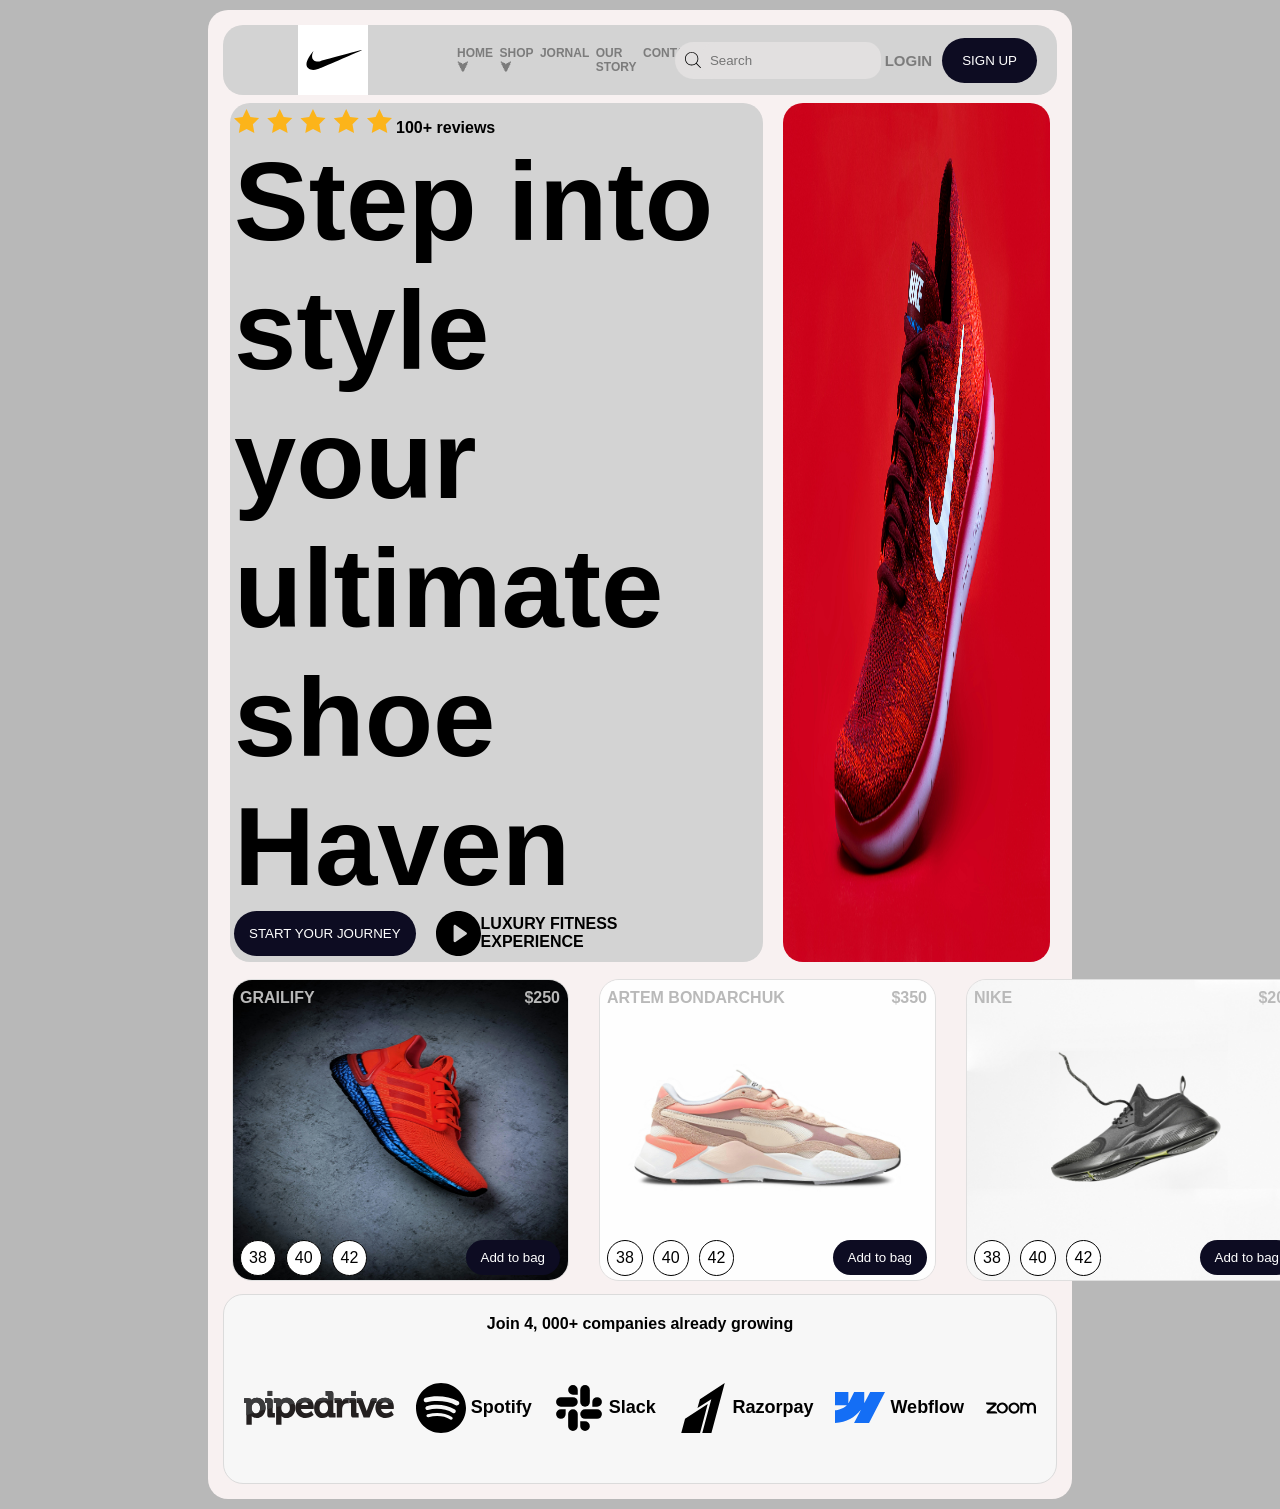
==== dribbble.html @ e98a2307 "modif5" ====
<!DOCTYPE html>
<html lang="en">
  <head>
    <meta charset="UTF-8" />
    <meta name="viewport" content="width=device-width, initial-scale=1.0" />
    <link rel="stylesheet" href="styles/general.css" />
    <link rel="stylesheet" href="styles/navigation.css" />
    <link rel="stylesheet" href="styles/content.css" />
    <link rel="stylesheet" href="styles/arrival.css" />
    <title>Dribbble</title>
  </head>
  <body>
    <div class="container">
      <!--nav section-->
      <nav>
        <div class="left-section">
          <img
            class="nike"
            src="Models/header/nike-4-logo-svgrepo-com.svg"
            alt=""
          />
        </div>
        <div class="middle-section">
          <div class="middle-section-container">
            <div class="design">
              <div>HOME &#11167;</div>
              <div class="find-designer">
                <div class="tip">
                  <div>Designer search</div>
                  <div class="sub">Quickly find your next designer</div>
                </div>
                <div class="tip">
                  <div>Post a job</div>
                  <div class="sub">The #1 job board for design talent</div>
                </div>
              </div>
            </div>

            <div class="course">
              <div>SHOP &#11167;</div>
              <div class="institution">
                <div class="tuition">
                  <div class="tip">
                    <div>UX Diploma</div>
                    <div class="sub">
                      Learn UX design from scratch in 6 months
                    </div>
                  </div>
                  <div class="tip">
                    <div>JOURNAL</div>
                    <div class="sub">
                      12-week UI skill building for designers
                    </div>
                  </div>
                </div>
                <div class="live">
                  <div>Live interactive workshops</div>
                  <div class="sub">with design professionals</div>
                </div>
              </div>
            </div>

            <div>JORNAL</div>
            <div>OUR STORY</div>
            <div>CONTACT</div>
          </div>
        </div>
        <div class="right-section">
          <div class="right-section-1"></div>
          <div class="right-section-2">
            <div class="search">
              <img src="Models/header/search-svgrepo-com.svg" alt="" />
              <input class="search-bar" type="text" placeholder="Search" />
            </div>
            <div><span>LOGIN</span></div>
            <button>SIGN UP</button>
          </div>
        </div>
      </nav>
      <!--end nav section-->
      <!--content section-->
      <div class="content-section">
        <div class="content-container">
          <div class="reviews">
            <div class="review-content">
              <img
                class="star"
                src="Models/post/Five-Star-Rating-SVG.svg"
                alt=""
              />
              100+ reviews
            </div>
            <div class="ads">Step into style your ultimate shoe Haven</div>
            <div class="samples">
              <button>START YOUR JOURNEY</button>
              <div class="play">
                <img src="Models/post/play-button-svgrepo-com.svg" alt="" />
                <div>LUXURY FITNESS EXPERIENCE</div>
              </div>
            </div>
          </div>
          <div class="img-review">
            <img src="Models/post/domino-164_6wVEHfI-unsplash.jpg" alt="" />
          </div>
        </div>
      </div>

      <!--add to bag section-->
      <div class="premium-container">
        <!--premium 1-->
        <div class="premium">
          <div class="item">
            <img src="Models/post/grailify-H60PIPeH8IQ-unsplash.jpg" alt="" />
            <div class="descript">
              <div>GRAILIFY</div>
              <div>&#36;250</div>
            </div>
            <div class="page">
              <div class="size-container">
                <div class="size">38</div>
                <div class="size">40</div>
                <div class="size">42</div>
              </div>
              <div class="chart">
                <button>Add to bag</button>
              </div>
            </div>
          </div>
        </div>
        <!--premium 2-->
        <div class="premium">
          <div class="item">
            <img
              src="Models/post/artem-bondarchuk-XPBYi4K8vFI-unsplash.jpg"
              alt=""
            />
            <div class="descript">
              <div>ARTEM BONDARCHUK</div>
              <div>&#36;350</div>
            </div>
            <div class="page">
              <div class="size-container">
                <div class="size">38</div>
                <div class="size">40</div>
                <div class="size">42</div>
              </div>
              <div class="chart">
                <button>Add to bag</button>
              </div>
            </div>
          </div>
        </div>
        <!--premium 3-->
        <div class="premium">
          <div class="item">
            <img
              src="Models/post/imani-bahati-LxVxPA1LOVM-unsplash (1).jpg"
              alt=""
            />
            <div class="descript">
              <div>NIKE</div>
              <div>&#36;200</div>
            </div>
            <div class="page">
              <div class="size-container">
                <div class="size">38</div>
                <div class="size">40</div>
                <div class="size">42</div>
              </div>
              <div class="chart">
                <button>Add to bag</button>
              </div>
            </div>
          </div>
        </div>
        <!--premium 4-->
        <div class="premium">
          <div class="item-promotion">
            <img
              src="Models/happy-bunny-with-many-easter-eggs-grass-festive-background-decorative-design.jpg"
              alt=""
            />
            <div class="descript-promotion">
              <div>
                Each shoe in the collection showcases unique Easter&#183;
              </div>
            </div>
            <div class="page-promotion">&#25;2024</div>
          </div>
        </div>
      </div>
      <!--end add to bag section-->
      <!--end content-->
      <div class="sponsor">
        <div class="companies">Join 4, 000&plus; companies already growing</div>
        <div class="logo-sponsor">
          <div class="spons">
            <img
              class="pipedrive"
              src="Models/post/sponsor/pipedrive-svgrepo-com.svg"
              alt=""
            />
          </div>
          <div class="spons">
            <img
              class="spotify"
              src="Models/post/sponsor/spotify-162-svgrepo-com.svg"
              alt=""
            />
            <div>Spotify</div>
          </div>
          <div class="spons">
            <img
              class="slack"
              src="Models/post/sponsor/slack-svgrepo-com.svg"
              alt=""
            />
            <div>Slack</div>
          </div>
          <div class="spons">
            <img
              class="razorpay"
              src="Models/post/sponsor/razorpay_logo_icon_248692.svg"
              alt=""
            />
            <div>Razorpay</div>
          </div>
          <div class="spons">
            <img
              class="webflow"
              src="Models/post/sponsor/webflow-icon.svg"
              alt=""
            />
            <div>Webflow</div>
          </div>
          <div class="spons">
            <img
              class="zoom"
              src="Models/post/sponsor/zoom-svgrepo-com.svg"
              alt=""
            />
          </div>
        </div>
      </div>
    </div>
  </body>
</html>
---- styles/general.css ----
body {
  background-color: rgb(184, 184, 184);
  padding: 2px 200px;
}

.container {
  background-color: rgb(248, 241, 241);
  padding: 15px;
  border-radius: 20px;
  font-family: "Lucida Sans", "Lucida Sans Regular", "Lucida Grande",
    "Lucida Sans Unicode", Geneva, Verdana, sans-serif;
}
---- styles/navigation.css ----
nav {
  display: flex;
  flex-direction: row;
  justify-content: space-between;
  font-family: Arial, Helvetica, sans-serif;
  font-weight: 600;
  font-size: 12px;
  color: rgb(124, 124, 124);
  padding: 0 20px;
  border-radius: 20px;
  background-color: rgb(211, 211, 211);
}

.middle-section {
  display: flex;
  flex-direction: row;
  align-items: center;
  justify-content: flex-start;
  flex: 1;
  padding-left: 3px;
}

.middle-section-container {
  display: flex;
  flex-direction: row;
  column-gap: 3%;
  flex: 1;
}

.left-section {
  display: flex;
  flex-direction: row;
  justify-content: flex-start;
  align-items: center;
  width: 250px;
}

.nike {
  width: 180px;
  height: 70px;
}

.right-section {
  display: flex;
  flex-direction: row;
  justify-content: flex-end;
  align-items: center;
  flex: 1;
}

.right-section-1,
.right-section-2 {
  display: flex;
  flex-direction: row;
  align-items: center;
  flex: 1;
  font-weight: 800;
  font-size: 15px;
}

.design,
.course {
  position: relative;
}

.design:hover .find-designer,
.course:hover .institution {
  opacity: 1;
}

.find-designer {
  display: flex;
  flex-direction: column;
  background-color: rgb(241, 241, 241);
  position: absolute;
  bottom: -100px;
  left: -10px;
  padding: 7%;
  border-radius: 20px;
  width: 200px;
  opacity: 0;
  transition: opacity 1s;
  pointer-events: none;
  border: 1px rgb(209, 209, 209) solid;
  color: black;
}

.institution {
  display: flex;
  flex-direction: column;
  background-color: rgb(241, 241, 241);
  position: absolute;
  bottom: -135px;
  left: -12px;
  padding: 7%;
  border-radius: 20px;
  width: 240px;
  opacity: 0;
  transition: opacity 1s;
  pointer-events: none;
  border: 1px rgb(209, 209, 209) solid;
  color: black;
}

.tuition {
  padding-bottom: 3px;
  margin-bottom: 5px;
  border-bottom: 1px rgb(184, 181, 181) solid;
}

.tip,
.live {
  font-weight: bolder;
}

.sub {
  font-size: 12px;
  font-weight: normal;
}

.search {
  display: flex;
  align-items: center;
  flex: 1;
  background-color: rgb(226, 224, 224);
  border-radius: 20px;
}

.search img {
  height: 22px;
  width: 9%;
}

.search-bar:focus {
  outline-width: 0;
}

.search-bar {
  height: 35px;
  border-radius: 15px;
  border: none;
  padding-left: 9px;
  border: none;
  background-color: rgb(226, 224, 224);
}

.right-section-2 div {
  padding: 0 10px;
}

.right-section button {
  border: none;
  padding: 15px 20px;
  background-color: rgb(13, 12, 34);
  color: white;
  border-radius: 28px;
  white-space: nowrap;
}

.right-section button:hover {
  opacity: 0.7;
}
---- styles/content.css ----
.content-container {
  display: grid;
  grid-template-columns: 2fr 1fr;
  padding: 8px 7px;
  column-gap: 20px;
  font-family: "Lucida Sans", "Lucida Sans Regular", "Lucida Grande",
    "Lucida Sans Unicode", Geneva, Verdana, sans-serif;
}

.reviews {
  border-radius: 20px;
  background-color: rgb(211, 211, 211);
  padding: 6px 4px;
}

.img-review img {
  width: 100%;
  height: 100%;
  border-radius: 20px;
}

.star {
  width: 30%;
}

.review-content {
  font-weight: 600;
}

.ads {
  font-size: 700%;
  font-family: "Lucida Sans", "Lucida Sans Regular", "Lucida Grande",
    "Lucida Sans Unicode", Geneva, Verdana, sans-serif;
  font-weight: bolder;
}

.samples {
  display: flex;
  flex-direction: row;
  column-gap: 20px;
}

.samples button {
  border: none;
  padding: 10px 15px;
  background-color: rgb(13, 12, 34);
  color: white;
  border-radius: 28px;
  white-space: nowrap;
}

.samples button:hover {
  opacity: 0.7;
}

.samples img {
  width: 45px;
}

.play {
  display: flex;
  flex-direction: row;
  align-items: center;
  width: 250px;
  font-weight: 600;
}
---- styles/arrival.css ----
.premium-container {
  display: grid;
  grid-template-columns: 1fr 1fr 1fr 1fr;
  row-gap: 20px;
  column-gap: 30px;
  padding: 9px;
}

.premium {
  display: flex;
  flex-direction: column;
  width: 50%;
}

.item,
.item-promotion {
  position: relative;
}

.descript {
  position: absolute;
  left: 8px;
  top: 10px;
  display: flex;
  flex-direction: row;
  justify-content: space-between;
  color: rgb(185, 185, 185);
  width: 320px;
  font-weight: 600;
}

.page {
  position: absolute;
  bottom: 9px;
  left: 8px;
  width: 320px;
  display: flex;
  flex-direction: row;
  justify-content: space-between;
}

.size:hover {
  background-color: black;
  color: white;
}

.size-container {
  display: flex;
  flex-direction: row;
  column-gap: 10px;
  align-items: center;
}

.size {
  border: 1px black solid;
  border-radius: 20px;
  background-color: rgb(255, 255, 255);
  padding: 8px;
}

.item img,
.item-promotion img {
  width: 335px;
  height: 300px;
  border-radius: 20px;
  border: 1px rgb(223, 223, 223) solid;
}

.chart button {
  border: none;
  padding: 10px 15px;
  background-color: rgb(13, 12, 34);
  color: white;
  border-radius: 28px;
  white-space: nowrap;
}

.chart button:hover {
  background-color: rgb(59, 59, 59);
  color: white;
}

.descript-promotion {
  position: absolute;
  left: 8px;
  top: 70px;
  color: rgb(243, 238, 238);
  width: 320px;
  font-weight: 600;
  font-size: 30px;
  text-shadow: 4px 6px 5px black;
}

.page-promotion {
  position: absolute;
  bottom: 20px;
  left: 8px;
  width: 320px;
  color: white;
  font-weight: 600;
  font-size: 45px;
  text-shadow: 4px 6px 5px black;
  text-align: center;
}

.sponsor {
  display: flex;
  flex-direction: column;
  padding: 20px;
  padding-bottom: 0;
  background-color: rgb(247, 247, 247);
  border-radius: 20px;
  border: 1px rgb(219, 219, 219) solid;
}

.companies {
  text-align: center;
  font-weight: 700;
}

.logo-sponsor,
.spons {
  display: flex;
  flex-direction: row;
  align-items: center;
  justify-content: space-between;
  column-gap: 5px;
  font-size: 18px;
  font-weight: 600;
}

.spotify,
.slack,
.razorpay,
.webflow,
.zoom {
  width: 50px;
}

.pipedrive {
  width: 150px;
}
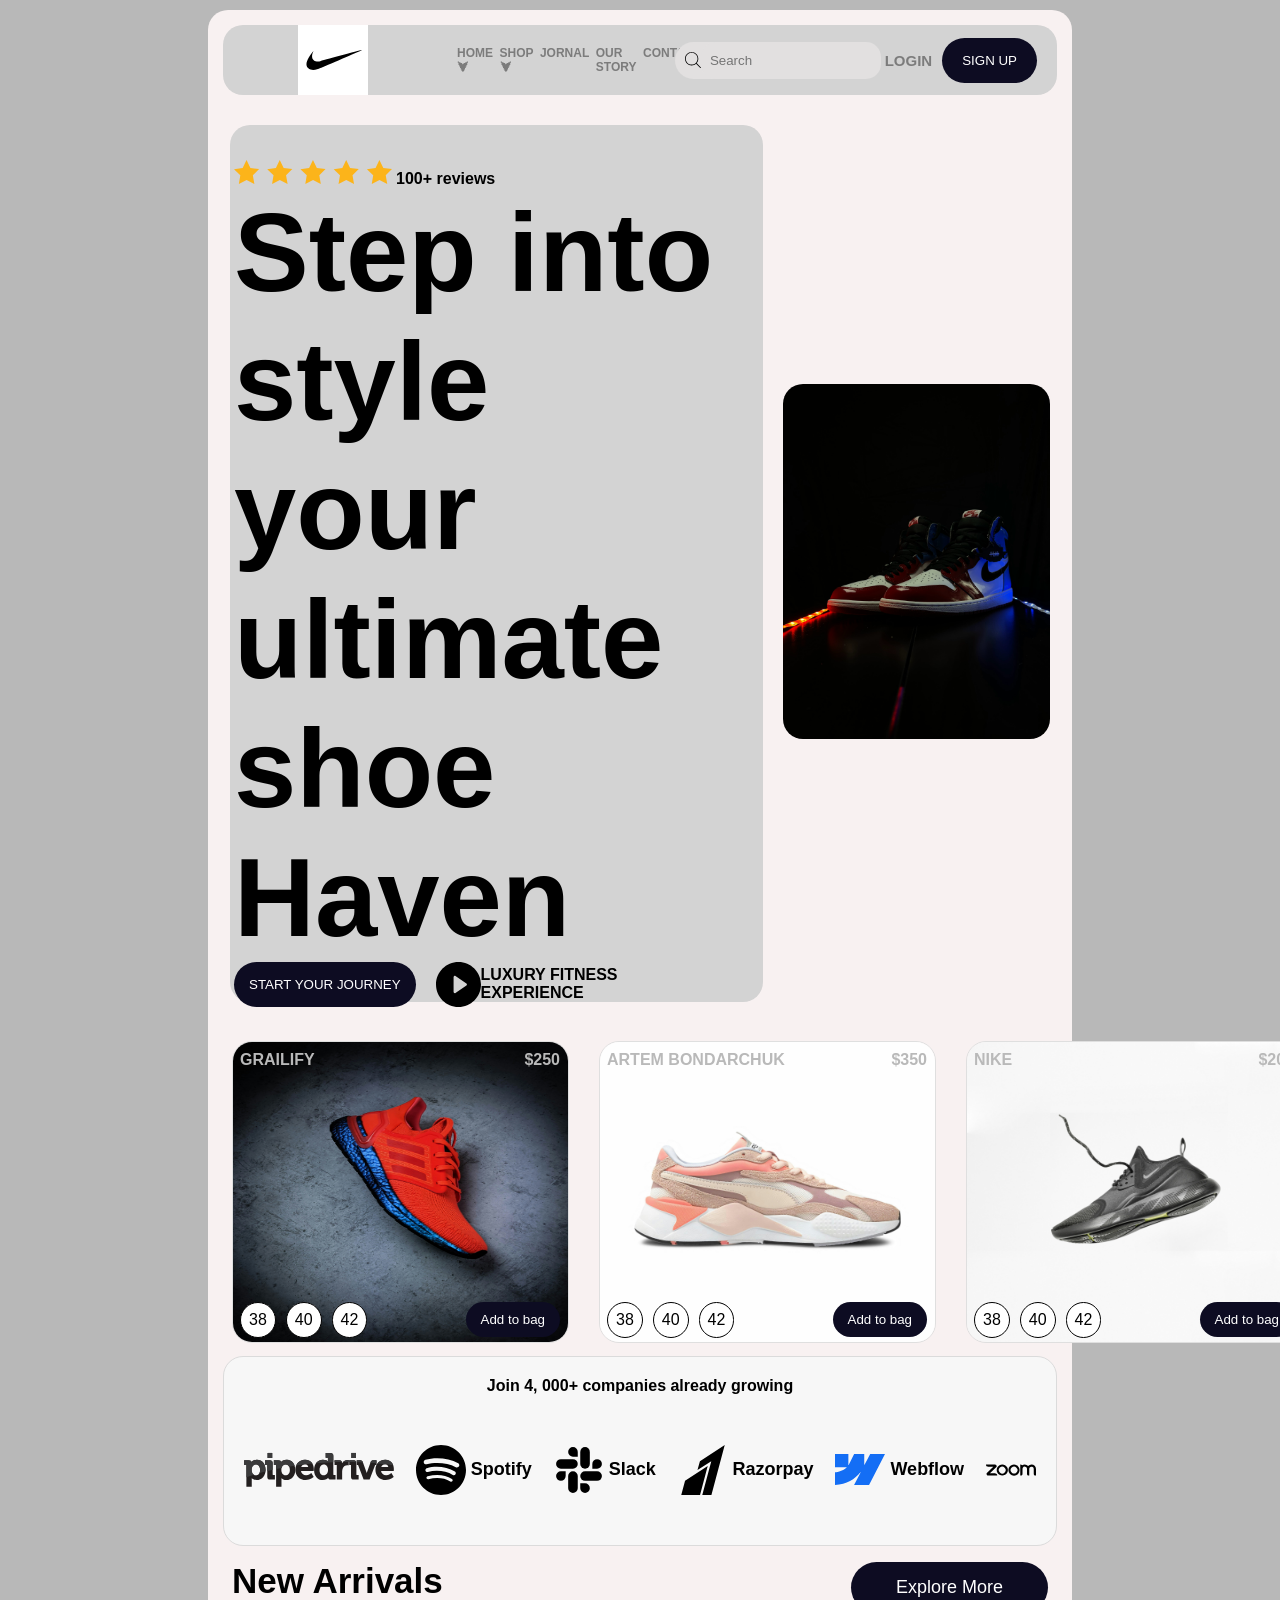
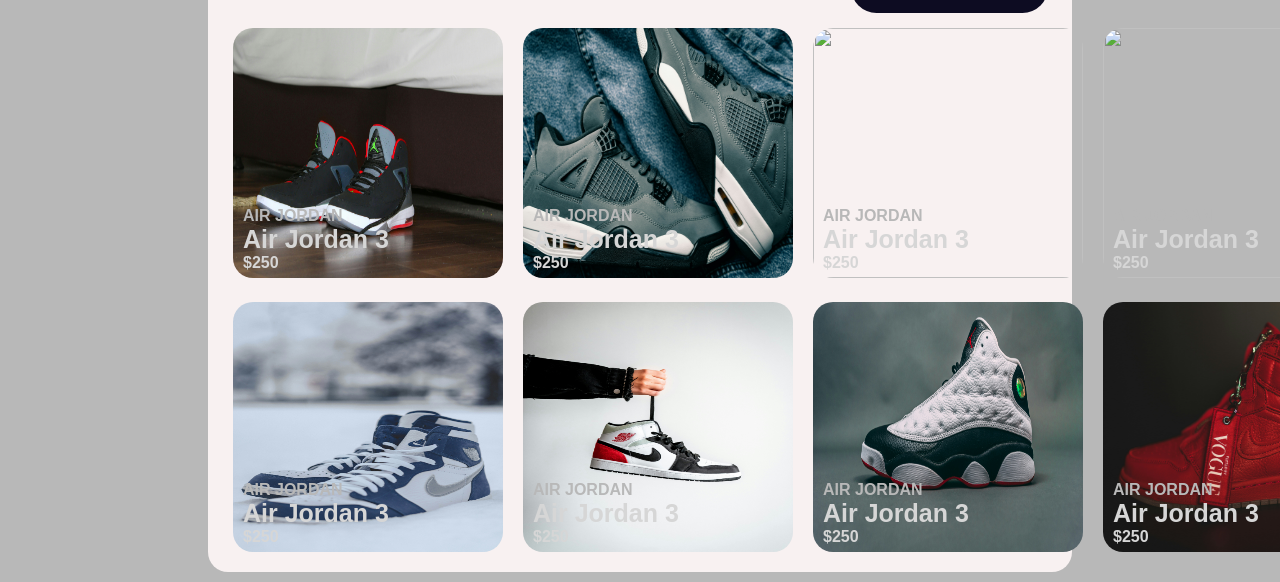
==== commit 30fe1fb9: "modif5" ====
--- a/dribbble.html
+++ b/dribbble.html
@@ -100,7 +100,10 @@
             </div>
           </div>
           <div class="img-review">
-            <img src="Models/post/domino-164_6wVEHfI-unsplash.jpg" alt="" />
+            <img
+              src="Models/arrivals/adetayo-adepoju-ZEJXkYyh--8-unsplash.jpg"
+              alt=""
+            />
           </div>
         </div>
       </div>
@@ -242,6 +245,143 @@
           </div>
         </div>
       </div>
+      <div class="new-arrival-title">
+        <div>New Arrivals</div>
+        <div class="explore"><button>Explore More</button></div>
+      </div>
+      <div class="arrival-grid">
+        <!--arrival 1-->
+        <div class="arrival-container">
+          <img
+            src="Models/arrivals/ajit-sandhu-ktfB9MI9JKo-unsplash.jpg"
+            alt=""
+          />
+          <div class="arrival-description">
+            <div class="shoe-edition">AIR JORDAN</div>
+            <div class="shoe-style">Air Jordan 3</div>
+            <div class="shoe-price">&#36;250</div>
+          </div>
+        </div>
+        <!--end arrival 1-->
+        <!--arrival 2-->
+        <div class="arrival-container">
+          <img
+            src="Models/arrivals/albert-vincent-wu-F24cC3HK6Rc-unsplash.jpg"
+            alt=""
+          />
+          <div class="arrival-description">
+            <div class="shoe-edition">AIR JORDAN</div>
+            <div class="shoe-style">Air Jordan 3</div>
+            <div class="shoe-price">&#36;250</div>
+          </div>
+        </div>
+        <!--end arrival 2-->
+        <!--arrival 3-->
+        <div class="arrival-container">
+          <img
+            src="Models/arrivals/andres-jasso-PqbL_mxmaUE-unsplash.jpg"
+            alt=""
+          />
+          <div class="arrival-description">
+            <div class="shoe-edition">AIR JORDAN</div>
+            <div class="shoe-style">Air Jordan 3</div>
+            <div class="shoe-price">&#36;250</div>
+          </div>
+        </div>
+        <!--end arrival 3-->
+        <!--arrival 4-->
+        <div class="arrival-container">
+          <img
+            src="Models/arrivals/andres-jasso-u4unYsXQHnE-unsplash.jpg"
+            alt=""
+          />
+          <div class="arrival-description">
+            <div class="shoe-edition">AIR JORDAN</div>
+            <div class="shoe-style">Air Jordan 3</div>
+            <div class="shoe-price">&#36;250</div>
+          </div>
+        </div>
+        <!--end arrival 4-->
+        <!--arrival 5-->
+        <div class="arrival-container">
+          <img
+            src="Models/arrivals/arun-krishnavajjala-Ao1AP2UvVnE-unsplash.jpg"
+            alt=""
+          />
+          <div class="arrival-description">
+            <div class="shoe-edition">AIR JORDAN</div>
+            <div class="shoe-style">Air Jordan 3</div>
+            <div class="shoe-price">&#36;250</div>
+          </div>
+        </div>
+        <!--end arrival 5-->
+        <!--arrival 6-->
+        <div class="arrival-container">
+          <img
+            src="Models/arrivals/austin-ramsey-3vaM5m-3yAI-unsplash.jpg"
+            alt=""
+          />
+          <div class="arrival-description">
+            <div class="shoe-edition">AIR JORDAN</div>
+            <div class="shoe-style">Air Jordan 3</div>
+            <div class="shoe-price">&#36;250</div>
+          </div>
+        </div>
+        <!--end arrival 6-->
+        <!--arrival 7-->
+        <div class="arrival-container">
+          <img
+            src="Models/arrivals/brad-starkey-Bowrbqz1kgw-unsplash.jpg"
+            alt=""
+          />
+          <div class="arrival-description">
+            <div class="shoe-edition">AIR JORDAN</div>
+            <div class="shoe-style">Air Jordan 3</div>
+            <div class="shoe-price">&#36;250</div>
+          </div>
+        </div>
+        <!--end arrival 7-->
+        <!--arrival 8-->
+        <div class="arrival-container">
+          <img
+            src="Models/arrivals/hermes-rivera-wz_eb7K2Ip8-unsplash.jpg"
+            alt=""
+          />
+          <div class="arrival-description">
+            <div class="shoe-edition">AIR JORDAN</div>
+            <div class="shoe-style">Air Jordan 3</div>
+            <div class="shoe-price">&#36;250</div>
+          </div>
+        </div>
+        <!--end arrival 8-->
+        <!--arrival 9-->
+        <div class="arrival-container">
+          <img
+            src="Models/arrivals/jamaal-kareem-9nS_b7C3V0c-unsplash.jpg"
+            alt=""
+          />
+          <div class="arrival-description">
+            <div class="shoe-edition">AIR JORDAN</div>
+            <div class="shoe-style">Air Jordan 3</div>
+            <div class="shoe-price">&#36;250</div>
+          </div>
+        </div>
+        <!--end arrival 9-->
+        <!--arrival 10-->
+        <div class="arrival-container">
+          <img
+            src="Models/arrivals/jamaal-kareem-_UsZrKhbP-8-unsplash.jpg"
+            alt=""
+          />
+          <div class="arrival-description">
+            <div class="shoe-edition">AIR JORDAN</div>
+            <div class="shoe-style">Air Jordan 3</div>
+            <div class="shoe-price">&#36;250</div>
+          </div>
+        </div>
+        <!--end arrival 10-->
+      </div>
+      <div class="payment"></div>
     </div>
   </body>
 </html>
--- a/styles/content.css
+++ b/styles/content.css
@@ -1,8 +1,9 @@
 .content-container {
   display: grid;
   grid-template-columns: 2fr 1fr;
-  padding: 8px 7px;
+  padding: 10px 7px;
   column-gap: 20px;
+  align-items: center;
   font-family: "Lucida Sans", "Lucida Sans Regular", "Lucida Grande",
     "Lucida Sans Unicode", Geneva, Verdana, sans-serif;
 }
@@ -10,12 +11,15 @@
 .reviews {
   border-radius: 20px;
   background-color: rgb(211, 211, 211);
-  padding: 6px 4px;
+  padding: 35px 4px;
+  display: flex;
+  justify-content: space-between;
+  height: 88%;
+  flex-direction: column;
 }
 
 .img-review img {
   width: 100%;
-  height: 100%;
   border-radius: 20px;
 }
 
--- a/styles/arrival.css
+++ b/styles/arrival.css
@@ -1,7 +1,6 @@
 .premium-container {
   display: grid;
   grid-template-columns: 1fr 1fr 1fr 1fr;
-  row-gap: 20px;
   column-gap: 30px;
   padding: 9px;
 }
@@ -140,3 +139,65 @@
 .pipedrive {
   width: 150px;
 }
+
+.new-arrival-title {
+  display: flex;
+  flex-direction: row;
+  justify-content: space-between;
+  font-size: 35px;
+  padding: 15px 9px 0 9px;
+  font-weight: bolder;
+}
+
+.explore button {
+  border: none;
+  padding: 15px 45px;
+  background-color: rgb(13, 12, 34);
+  color: white;
+  border-radius: 28px;
+  white-space: nowrap;
+  font-size: 18px;
+}
+
+.explore button:hover {
+  opacity: 0.8;
+}
+
+.arrival-grid {
+  display: grid;
+  grid-template-columns: 1fr 1fr 1fr 1fr 1fr;
+  padding: 15px 10px 1px 10px;
+  gap: 20px;
+  border-radius: 20px;
+}
+
+.arrival-container {
+  position: relative;
+}
+
+.arrival-description {
+  position: absolute;
+  bottom: 10px;
+  left: 10px;
+  color: rgb(214, 214, 214);
+}
+
+.shoe-edition {
+  color: rgb(184, 184, 184);
+  font-weight: bolder;
+}
+
+.shoe-style {
+  font-size: 25px;
+  font-weight: 600;
+}
+
+.shoe-price {
+  font-weight: 600;
+}
+
+.arrival-grid img {
+  width: 270px;
+  height: 250px;
+  border-radius: 20px;
+}
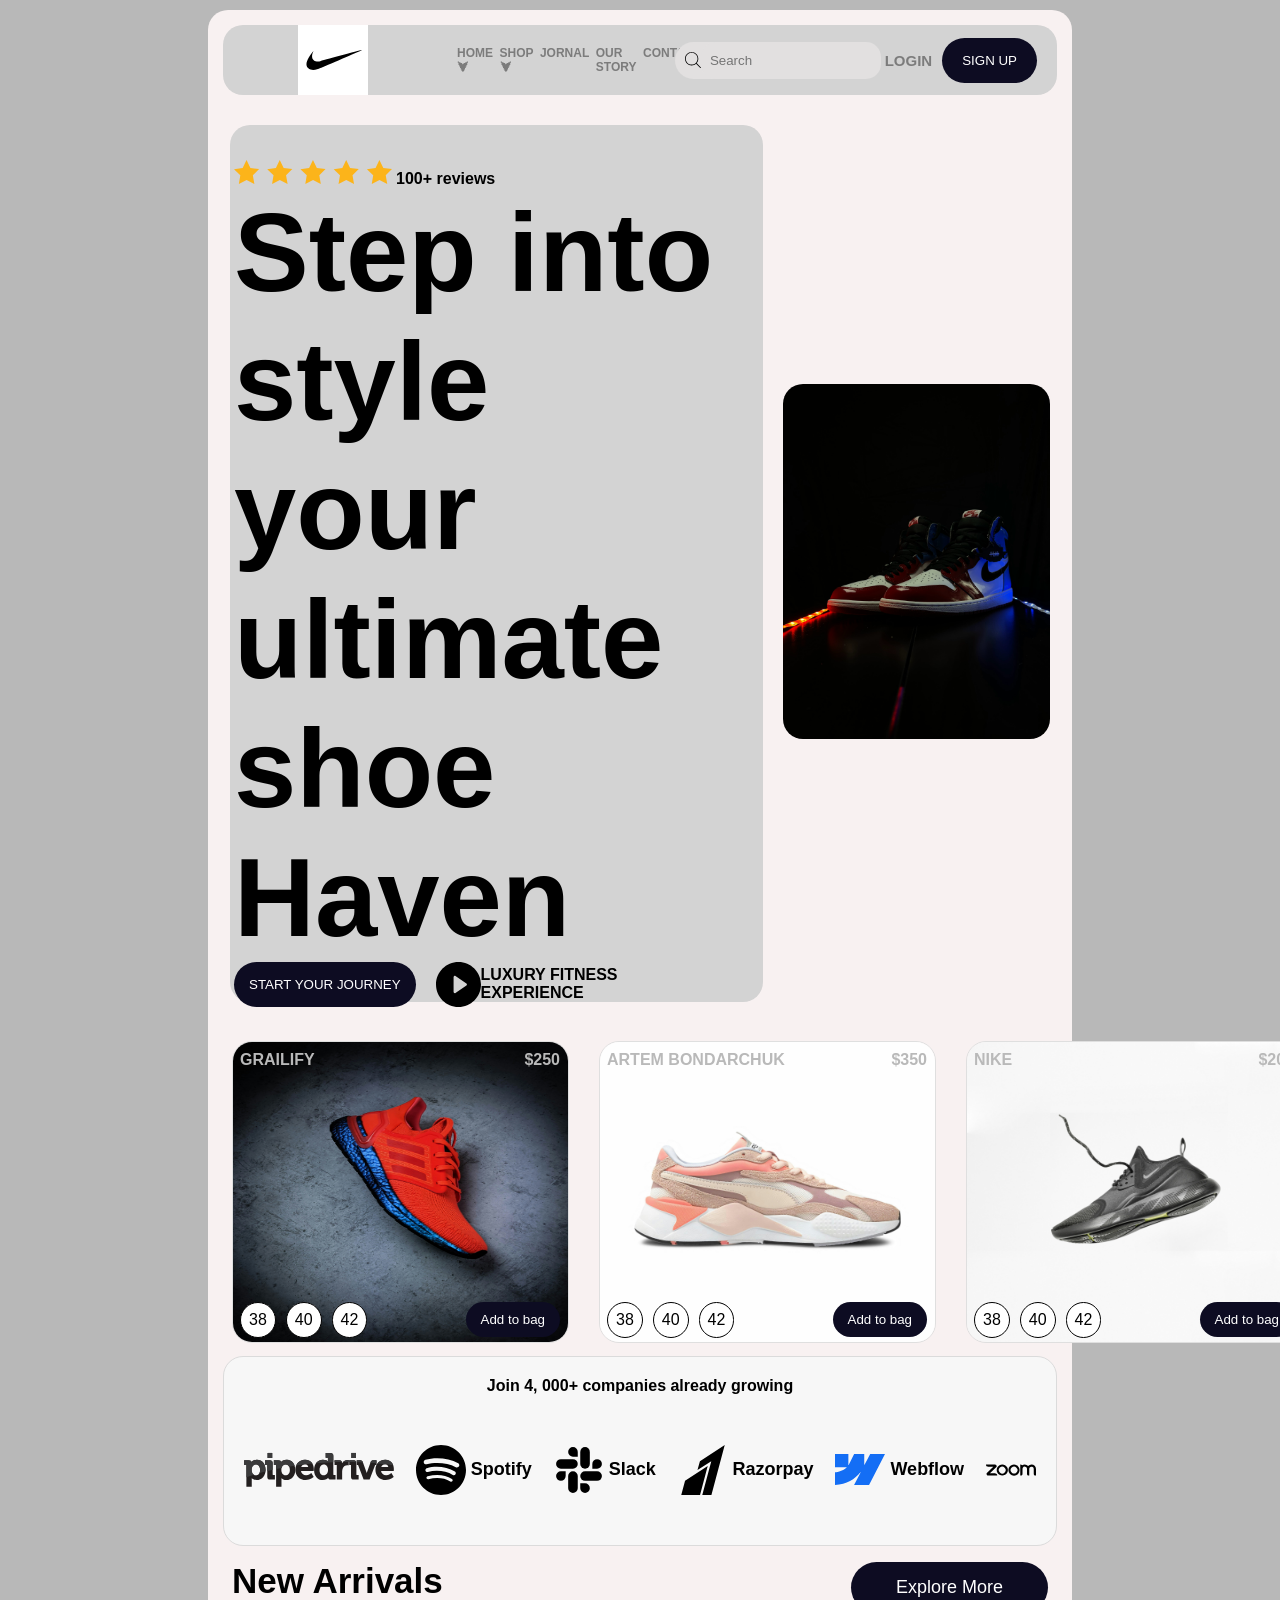
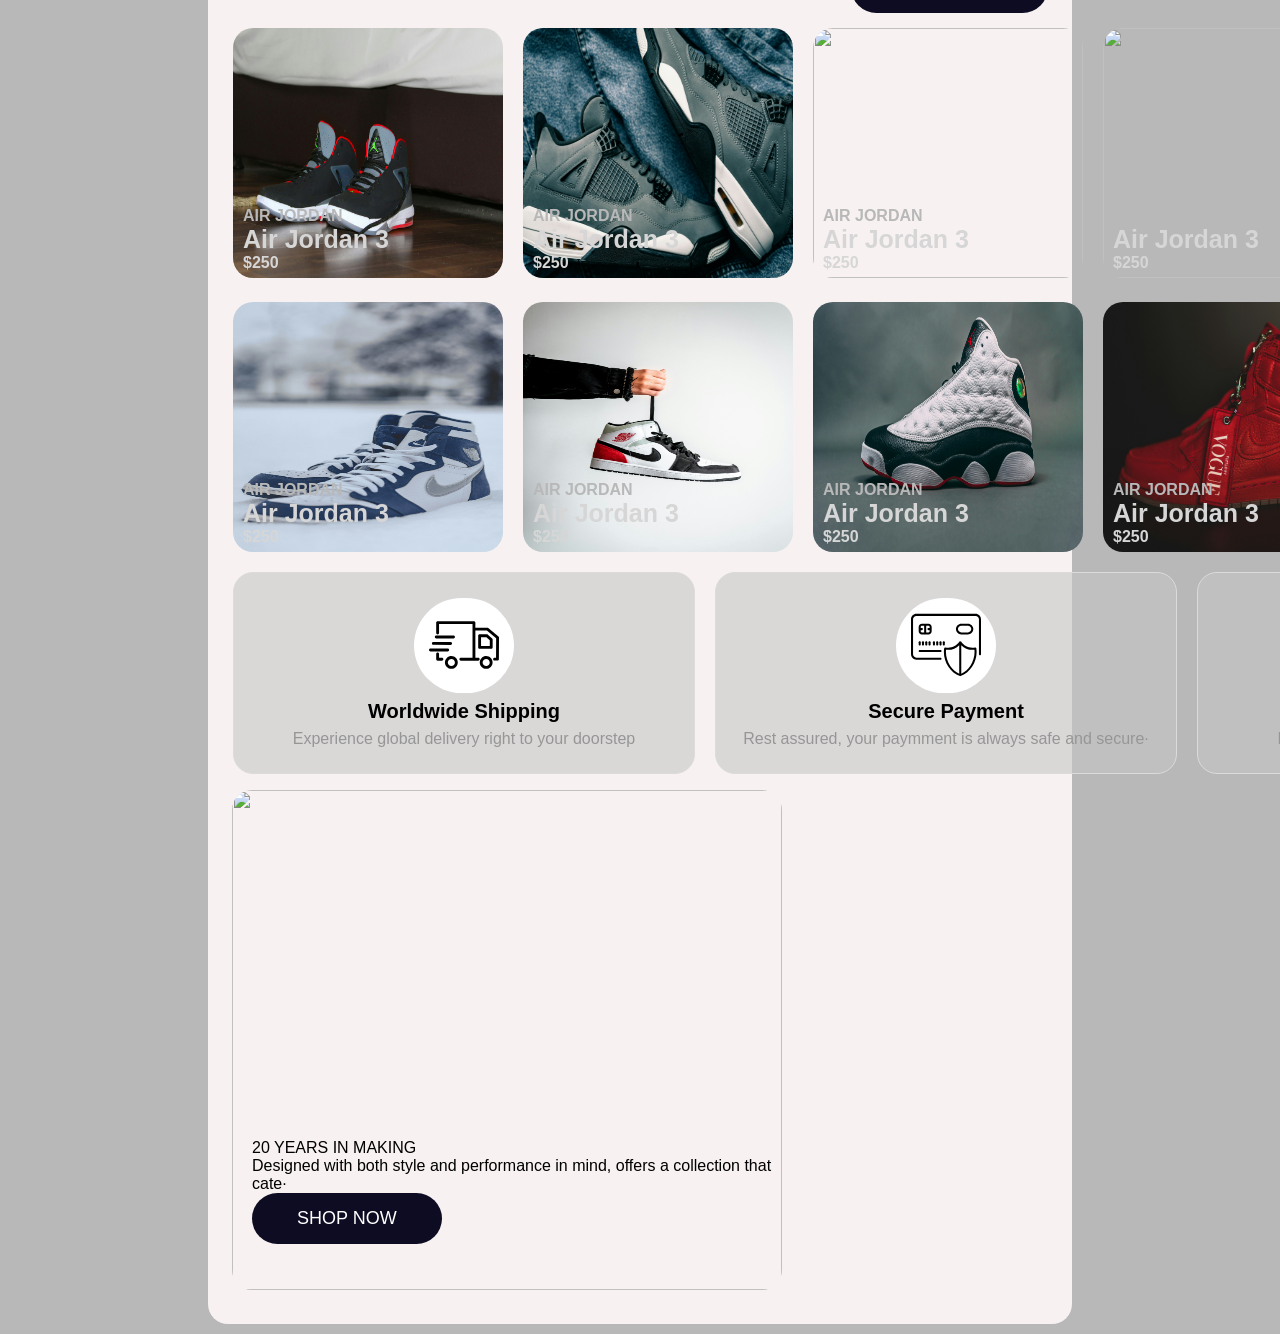
==== commit 99166d44: "modif5" ====
--- a/dribbble.html
+++ b/dribbble.html
@@ -381,7 +381,59 @@
         </div>
         <!--end arrival 10-->
       </div>
-      <div class="payment"></div>
+      <div class="payment">
+        <!--delivery-->
+        <div class="payment-container">
+          <div class="img-payment">
+            <img src="Models/payment/delivery-truck-svgrepo-com.svg" alt="" />
+          </div>
+          <div class="delivery">Worldwide Shipping</div>
+          <div class="delivery-description">
+            Experience global delivery right to your doorstep
+          </div>
+        </div>
+        <!--end delivery section-->
+        <!--secure payment-->
+        <div class="payment-container">
+          <div class="img-payment">
+            <img src="Models/payment/secure-payment-svgrepo-com.svg" alt="" />
+          </div>
+          <div class="delivery">Secure Payment</div>
+          <div class="delivery-description">
+            Rest assured, your paymment is always safe and secure&#183;
+          </div>
+        </div>
+        <!--end secure payment section-->
+        <!--services-->
+        <div class="payment-container">
+          <div class="img-payment">
+            <img src="Models/payment/24-hours-service-svgrepo-com.svg" alt="" />
+          </div>
+          <div class="delivery">30 Days Free Returns</div>
+          <div class="delivery-description">
+            Enjoy 30 days of easy, hasslefree returns &#183;
+          </div>
+        </div>
+        <!--end services section-->
+      </div>
+      <div class="design-making">
+        <!--design making container 1-->
+        <div class="design-making-container">
+          <img
+            src="Models/arrivals/nelson-ndongala-qMfrID95uJI-unsplash.jpg"
+            alt=""
+          />
+          <div class="design-making-description">
+            <div class="design-experience">20 YEARS IN MAKING</div>
+            <div class="design-descript">
+              Designed with both style and performance in mind, offers a
+              collection that cate&#183;
+            </div>
+            <div><button>SHOP NOW</button></div>
+          </div>
+        </div>
+        <!--end design making container 1-->
+      </div>
     </div>
   </body>
 </html>
--- a/styles/arrival.css
+++ b/styles/arrival.css
@@ -149,7 +149,8 @@
   font-weight: bolder;
 }
 
-.explore button {
+.explore button,
+.design-making-description button {
   border: none;
   padding: 15px 45px;
   background-color: rgb(13, 12, 34);
@@ -159,7 +160,8 @@
   font-size: 18px;
 }
 
-.explore button:hover {
+.explore button:hover,
+.design-making-description button:hover {
   opacity: 0.8;
 }
 
@@ -201,3 +203,73 @@
   height: 250px;
   border-radius: 20px;
 }
+
+.payment {
+  display: grid;
+  grid-template-columns: 1fr 1fr 1fr;
+  padding: 15px 10px 1px 10px;
+  gap: 20px;
+  border-radius: 20px;
+}
+
+.payment-container {
+  display: flex;
+  flex-direction: column;
+  align-items: center;
+  justify-content: center;
+  row-gap: 7px;
+  width: 440px;
+  padding: 25px 10px;
+  border-radius: 20px;
+  background-color: rgba(199, 199, 199, 0.6);
+  border-radius: 20px;
+  border: 1px rgb(219, 219, 219) solid;
+}
+
+.img-payment {
+  background-color: white;
+  width: 100px;
+  height: 95px;
+  border-radius: 100px;
+  display: flex;
+  justify-content: center;
+  align-items: center;
+}
+
+.img-payment img {
+  width: 70px;
+}
+
+.delivery {
+  font-size: 20px;
+  font-weight: 600;
+}
+
+.delivery-description {
+  color: rgb(150, 150, 150);
+  font-size: 16px;
+  font-weight: 500;
+  text-align: center;
+}
+
+.design-making {
+  display: grid;
+  grid-template-columns: 1fr 1fr;
+  padding: 15px 9px;
+}
+
+.design-making-container img {
+  width: 550px;
+  height: 500px;
+  border-radius: 20px;
+}
+
+.design-making-container {
+  position: relative;
+}
+
+.design-making-description {
+  position: absolute;
+  bottom: 50px;
+  left: 20px;
+}
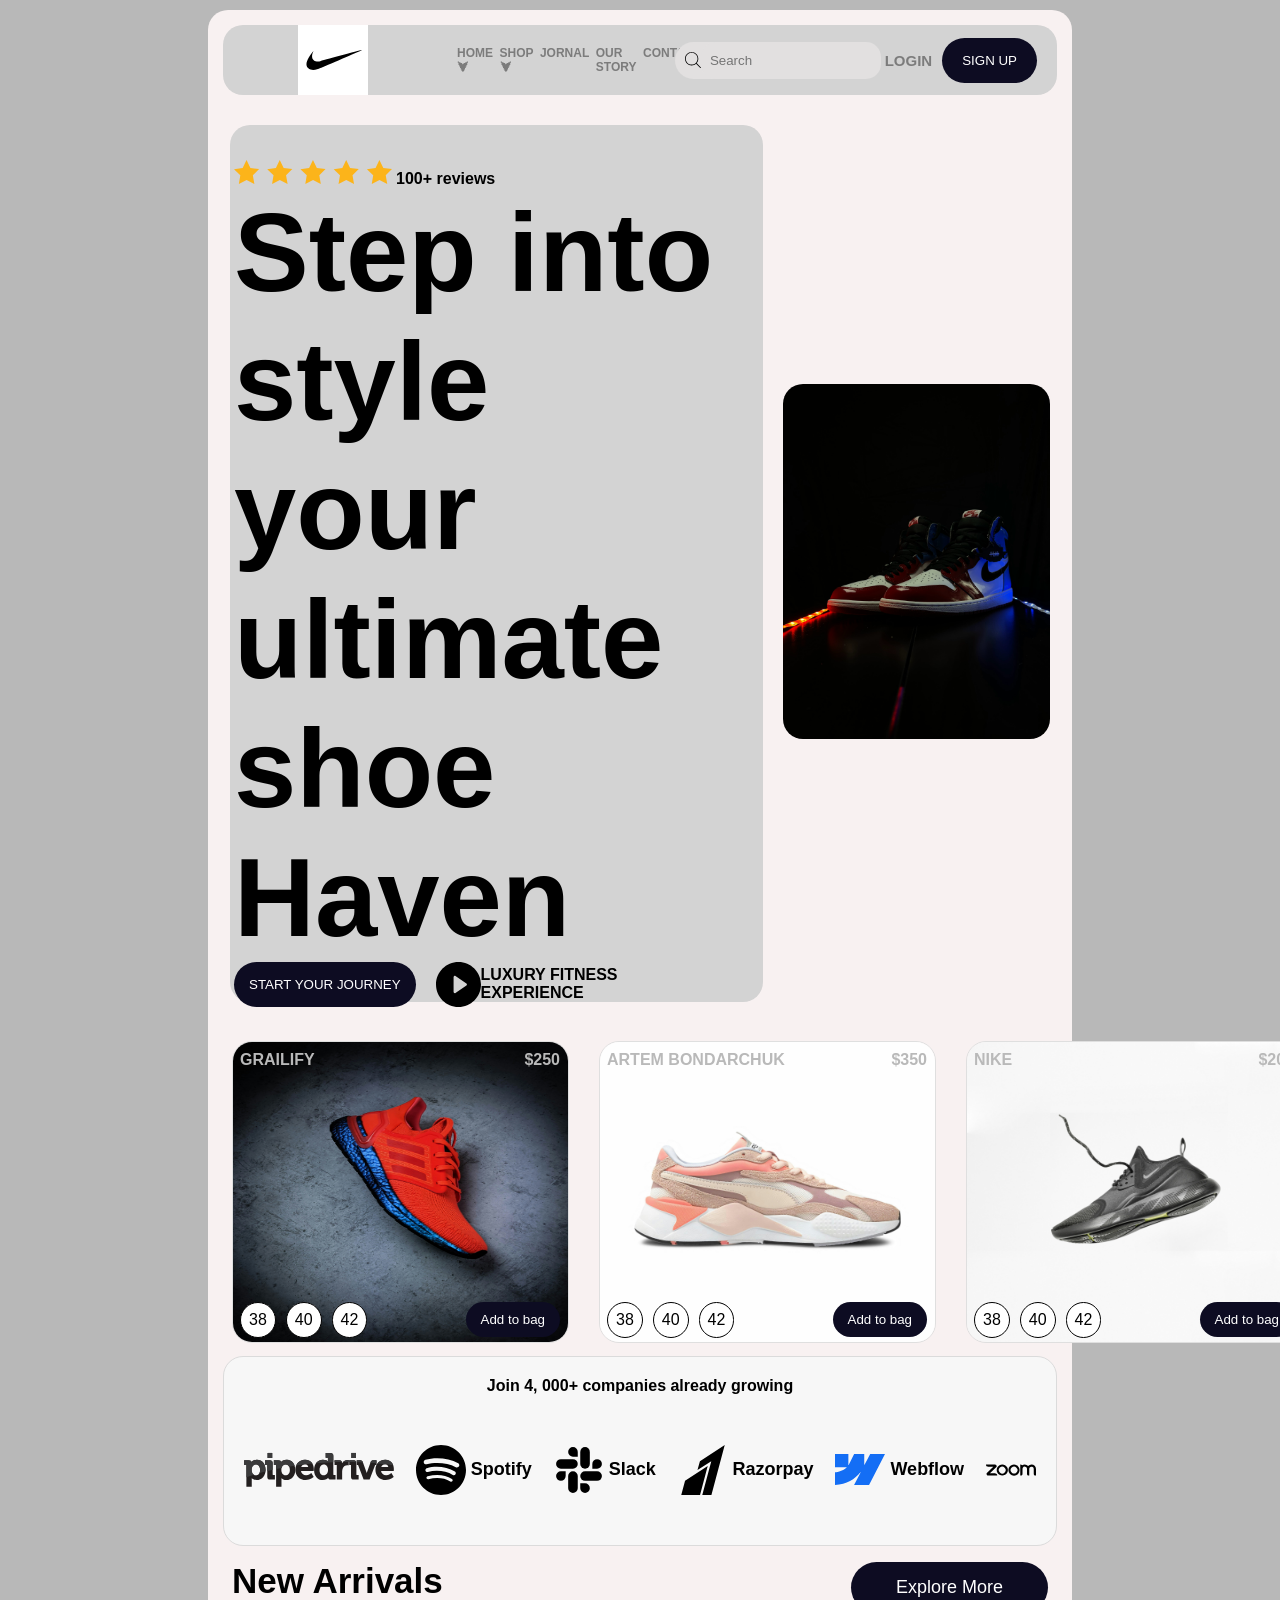
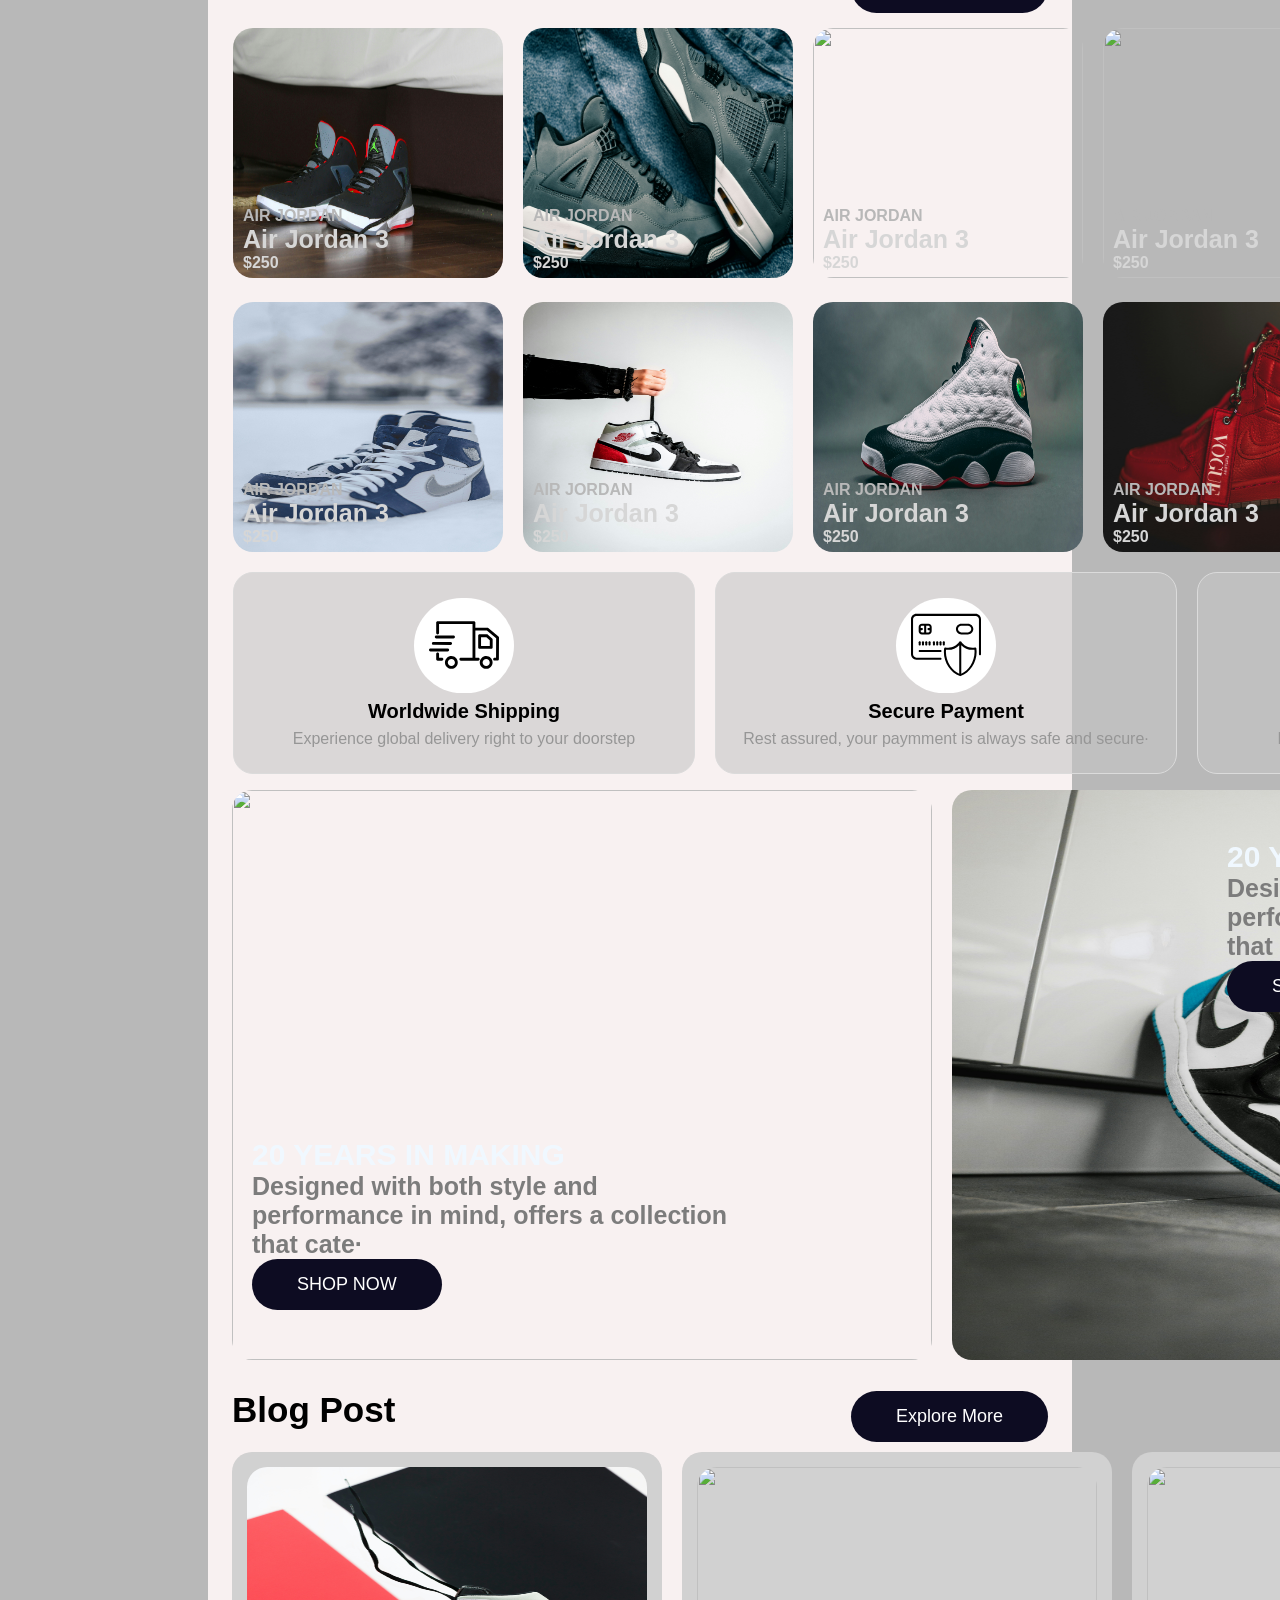
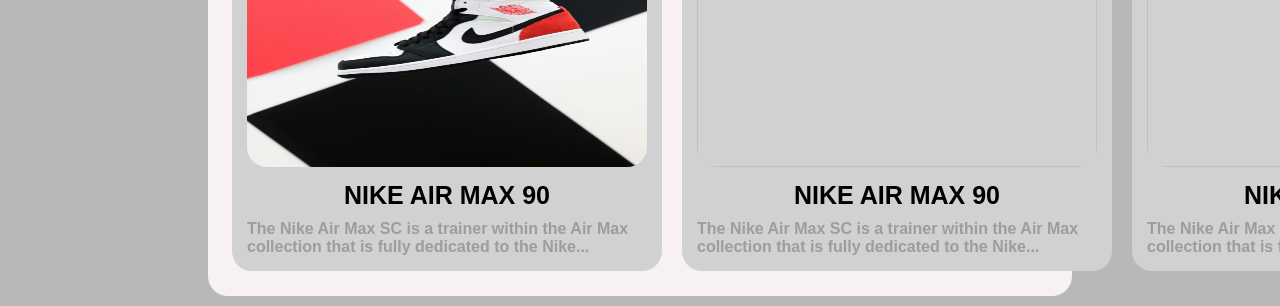
==== commit 10256096: "modif5" ====
--- a/dribbble.html
+++ b/dribbble.html
@@ -7,6 +7,7 @@
     <link rel="stylesheet" href="styles/navigation.css" />
     <link rel="stylesheet" href="styles/content.css" />
     <link rel="stylesheet" href="styles/arrival.css" />
+    <link rel="stylesheet" href="styles/footer.css" />
     <title>Dribbble</title>
   </head>
   <body>
@@ -433,6 +434,73 @@
           </div>
         </div>
         <!--end design making container 1-->
+        <!--design making container 2-->
+        <div class="design-making-container">
+          <img
+            src="Models/arrivals/niklas-du-3MqhuQljanE-unsplash.jpg"
+            alt=""
+          />
+          <div class="design-making-description-2">
+            <div class="design-experience">20 YEARS IN MAKING</div>
+            <div class="design-descript">
+              Designed with both style and performance in mind, offers a
+              collection that cate&#183;
+            </div>
+            <div><button>SHOP NOW</button></div>
+          </div>
+        </div>
+        <!--end design making container 2-->
+      </div>
+      <div class="blog-title">
+        <div>Blog Post</div>
+        <div><button>Explore More</button></div>
+      </div>
+      <div class="blog-grid">
+        <!--blog 1-->
+        <div class="blog-container">
+          <div class="blog-profile">
+            <img
+              src="Models/arrivals/ryan-plomp-76w_eDO1u1E-unsplash.jpg"
+              alt=""
+            />
+          </div>
+          <div class="blog-name">NIKE AIR MAX 90</div>
+          <div class="blog-description">
+            The Nike Air Max SC is a trainer within the Air Max collection that
+            is fully dedicated to the Nike...
+          </div>
+        </div>
+        <!--end blog 1-->
+        <!--blog 2-->
+        <div class="blog-container">
+          <div class="blog-profile">
+            <img
+              src="Models/arrivals/taylor-smith-aDZ5YIuedQg-unsplash.jpg"
+              alt=""
+            />
+          </div>
+          <div class="blog-name">NIKE AIR MAX 90</div>
+          <div class="blog-description">
+            The Nike Air Max SC is a trainer within the Air Max collection that
+            is fully dedicated to the Nike...
+          </div>
+        </div>
+        <!--end blog 2-->
+        <!--blog 3-->
+        <div class="blog-container">
+          <div class="blog-profile">
+            <img
+              src="Models/arrivals/taylor-smith-vJb0S0YaJIg-unsplash.jpg"
+              alt=""
+            />
+          </div>
+          <div class="blog-name">NIKE AIR MAX 90</div>
+          <div class="blog-description">
+            The Nike Air Max SC is a trainer within the Air Max collection that
+            is fully dedicated to the Nike...
+          </div>
+        </div>
+        <!--end blog 3-->
       </div>
     </div>
   </body>
--- a/styles/arrival.css
+++ b/styles/arrival.css
@@ -140,7 +140,8 @@
   width: 150px;
 }
 
-.new-arrival-title {
+.new-arrival-title,
+.blog-title {
   display: flex;
   flex-direction: row;
   justify-content: space-between;
@@ -150,7 +151,8 @@
 }
 
 .explore button,
-.design-making-description button {
+.design-making button,
+.blog-title button {
   border: none;
   padding: 15px 45px;
   background-color: rgb(13, 12, 34);
@@ -161,7 +163,8 @@
 }
 
 .explore button:hover,
-.design-making-description button:hover {
+.design-making button:hover,
+.blog-title button:hover {
   opacity: 0.8;
 }
 
@@ -256,16 +259,19 @@
   display: grid;
   grid-template-columns: 1fr 1fr;
   padding: 15px 9px;
+  column-gap: 20px;
 }
 
 .design-making-container img {
-  width: 550px;
-  height: 500px;
+  width: 700px;
+  height: 570px;
   border-radius: 20px;
 }
 
 .design-making-container {
   position: relative;
+  display: flex;
+  row-gap: 10px;
 }
 
 .design-making-description {
@@ -273,3 +279,22 @@
   bottom: 50px;
   left: 20px;
 }
+
+.design-making-description-2 {
+  position: absolute;
+  top: 50px;
+  right: -75px;
+}
+
+.design-experience {
+  font-size: 30px;
+  font-weight: 600;
+  color: aliceblue;
+}
+
+.design-descript {
+  width: 500px;
+  font-size: 25px;
+  font-weight: 600;
+  color: rgb(124, 124, 124);
+}
--- a/styles/footer.css
+++ b/styles/footer.css
@@ -0,0 +1,33 @@
+.blog-grid {
+  display: grid;
+  grid-template-columns: 1fr 1fr 1fr;
+  column-gap: 20px;
+  padding: 10px 9px;
+}
+
+.blog-container {
+  display: flex;
+  flex-direction: column;
+  background-color: rgb(209, 209, 209);
+  border-radius: 20px;
+  align-items: center;
+  justify-content: center;
+  row-gap: 10px;
+  padding: 15px;
+  font-weight: 600;
+}
+
+.blog-profile img {
+  width: 400px;
+  height: 300px;
+  border-radius: 20px;
+}
+
+.blog-name {
+  font-size: 25px;
+  font-weight: bolder;
+}
+
+.blog-description {
+  color: rgba(122, 121, 121, 0.6);
+}
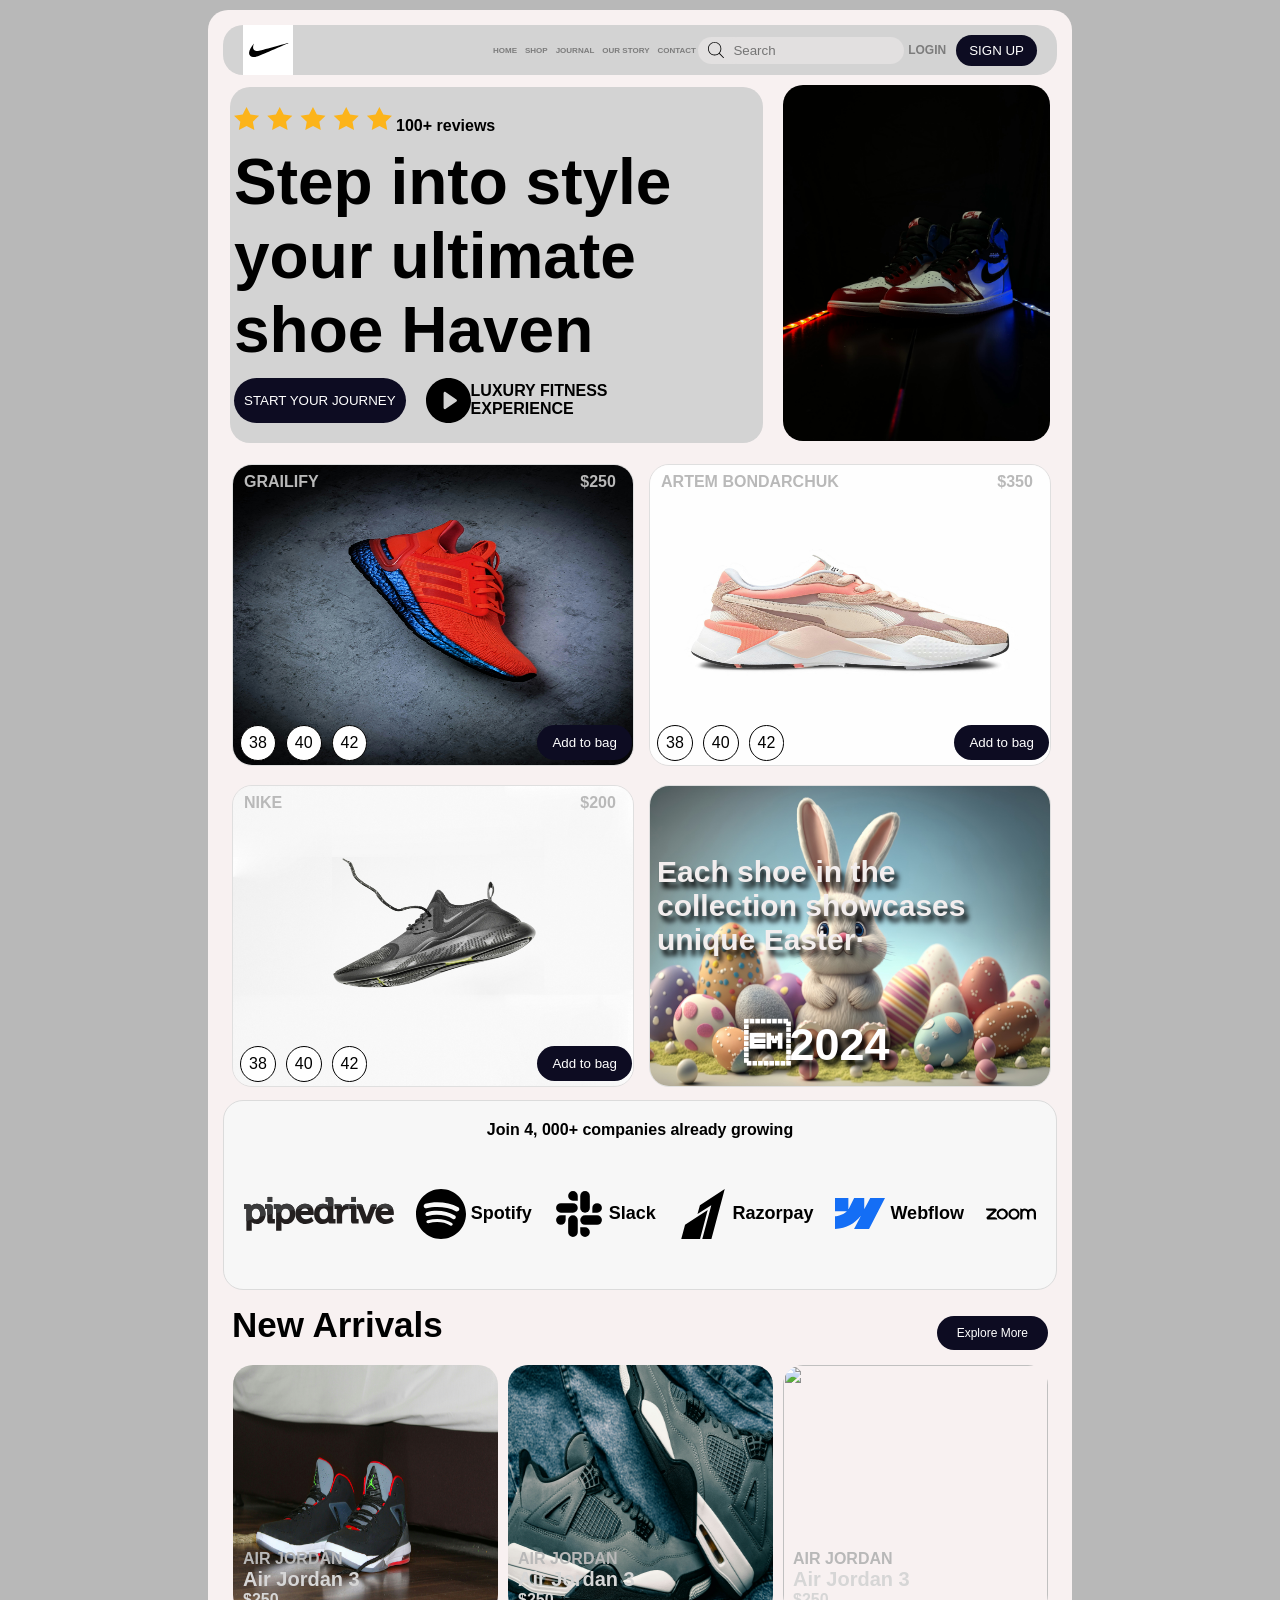
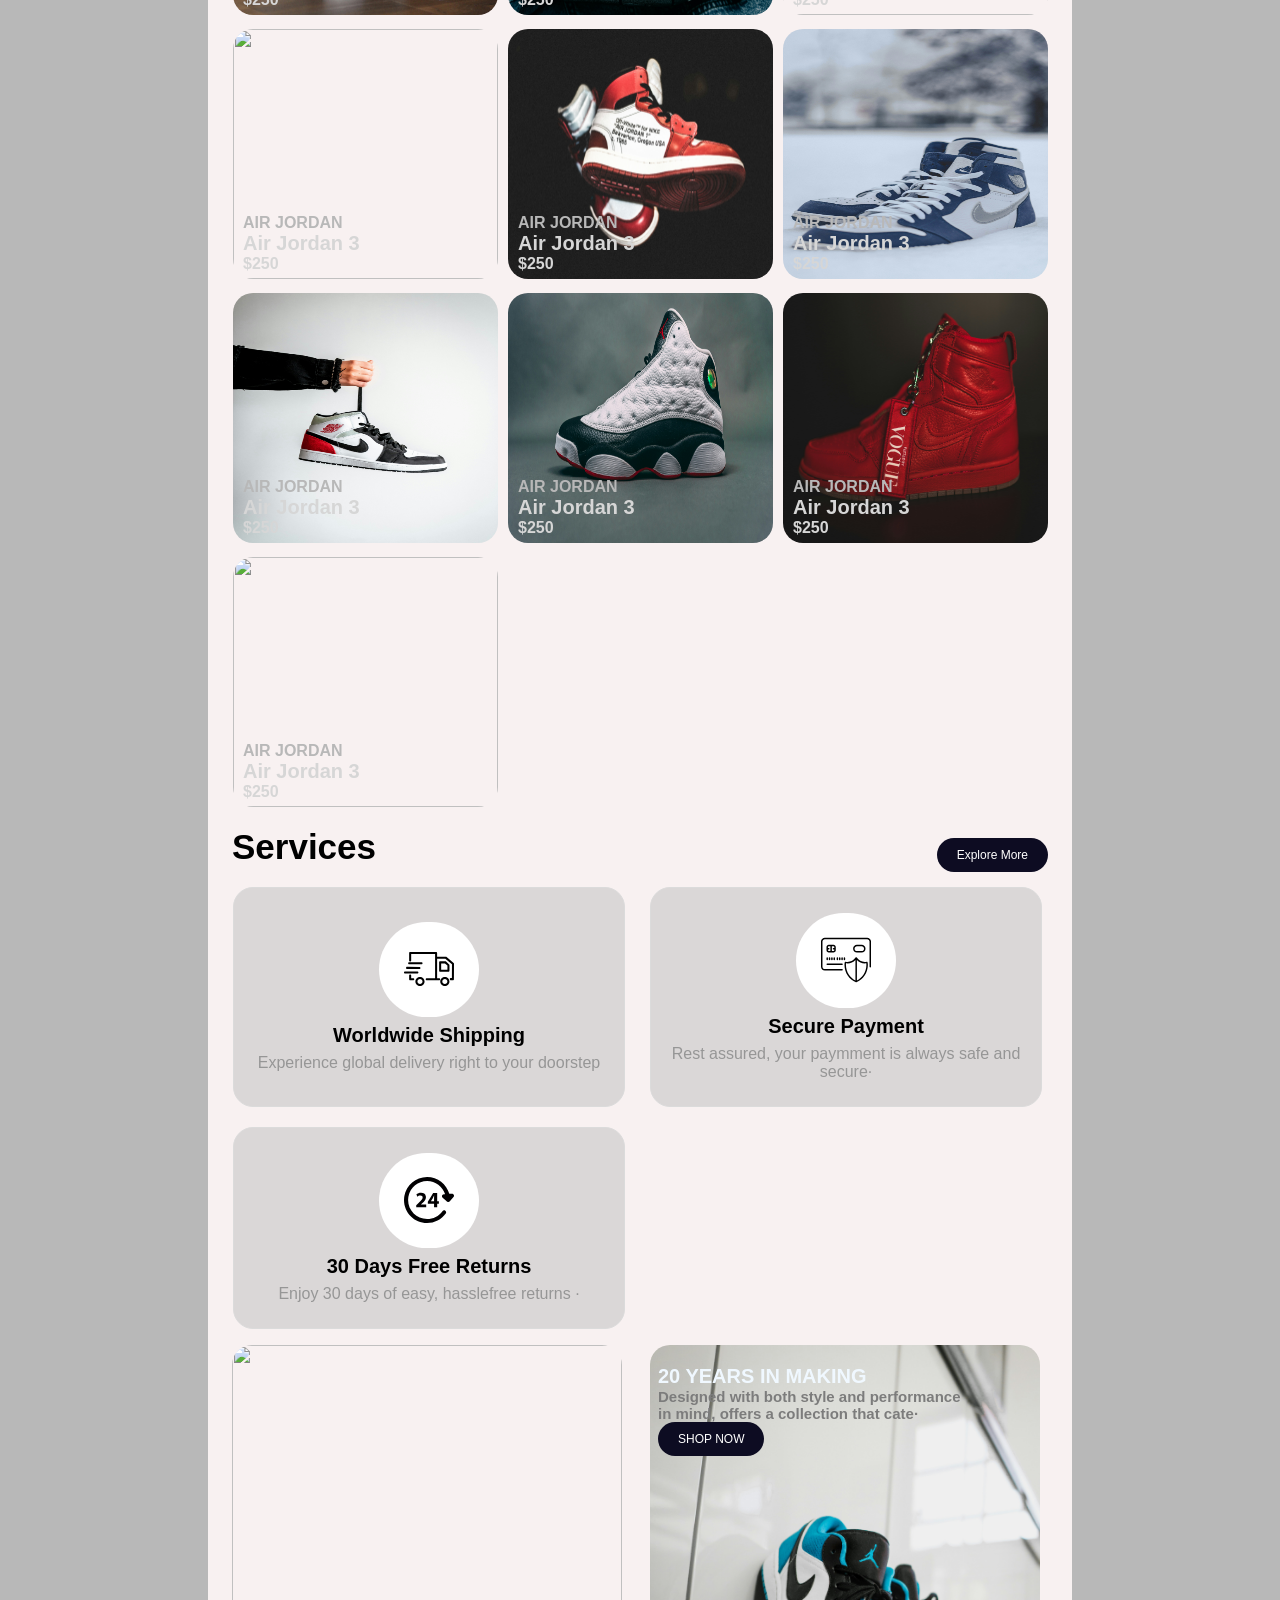
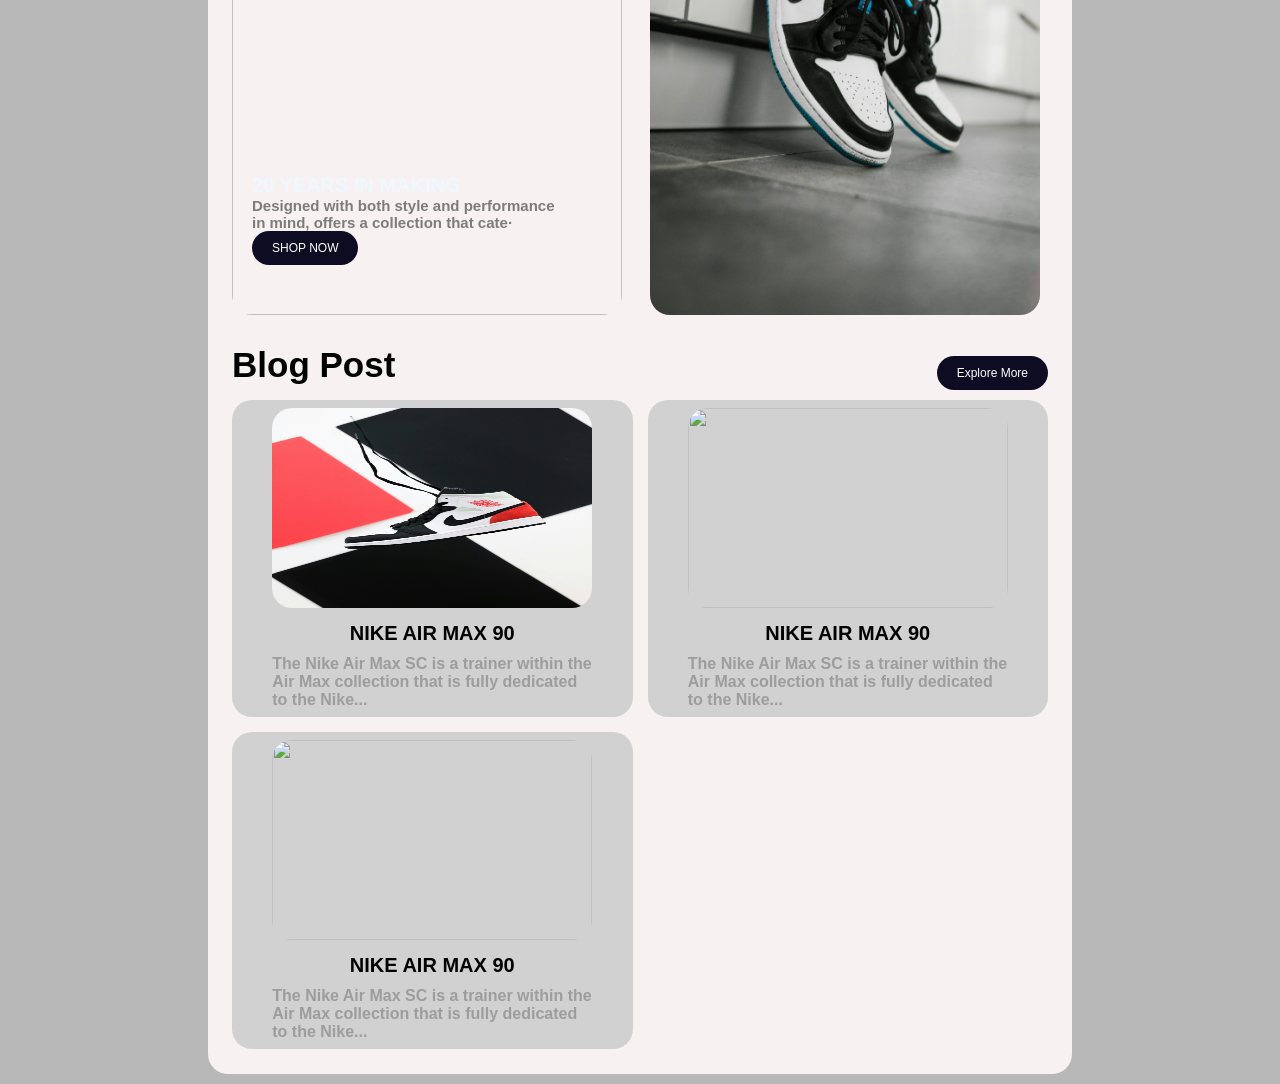
==== commit ff96f82d: "modif6" ====
--- a/dribbble.html
+++ b/dribbble.html
@@ -8,6 +8,7 @@
     <link rel="stylesheet" href="styles/content.css" />
     <link rel="stylesheet" href="styles/arrival.css" />
     <link rel="stylesheet" href="styles/footer.css" />
+    <link rel="stylesheet" href="styles/responsive.css" />
     <title>Dribbble</title>
   </head>
   <body>
@@ -22,53 +23,14 @@
           />
         </div>
         <div class="middle-section">
-          <div class="middle-section-container">
-            <div class="design">
-              <div>HOME &#11167;</div>
-              <div class="find-designer">
-                <div class="tip">
-                  <div>Designer search</div>
-                  <div class="sub">Quickly find your next designer</div>
-                </div>
-                <div class="tip">
-                  <div>Post a job</div>
-                  <div class="sub">The #1 job board for design talent</div>
-                </div>
-              </div>
-            </div>
-
-            <div class="course">
-              <div>SHOP &#11167;</div>
-              <div class="institution">
-                <div class="tuition">
-                  <div class="tip">
-                    <div>UX Diploma</div>
-                    <div class="sub">
-                      Learn UX design from scratch in 6 months
-                    </div>
-                  </div>
-                  <div class="tip">
-                    <div>JOURNAL</div>
-                    <div class="sub">
-                      12-week UI skill building for designers
-                    </div>
-                  </div>
-                </div>
-                <div class="live">
-                  <div>Live interactive workshops</div>
-                  <div class="sub">with design professionals</div>
-                </div>
-              </div>
-            </div>
-
-            <div>JORNAL</div>
-            <div>OUR STORY</div>
-            <div>CONTACT</div>
-          </div>
+          <div>HOME</div>
+          <div>SHOP</div>
+          <div>JOURNAL</div>
+          <div>OUR STORY</div>
+          <div>CONTACT</div>
         </div>
         <div class="right-section">
-          <div class="right-section-1"></div>
-          <div class="right-section-2">
+          <div class="right-section-container">
             <div class="search">
               <img src="Models/header/search-svgrepo-com.svg" alt="" />
               <input class="search-bar" type="text" placeholder="Search" />
@@ -382,6 +344,11 @@
         </div>
         <!--end arrival 10-->
       </div>
+      <div class="services-container">
+        <div class="services">Services</div>
+        <div class="explore"><button>Explore More</button></div>
+      </div>
+
       <div class="payment">
         <!--delivery-->
         <div class="payment-container">
--- a/styles/navigation.css
+++ b/styles/navigation.css
@@ -15,15 +15,7 @@
   display: flex;
   flex-direction: row;
   align-items: center;
-  justify-content: flex-start;
-  flex: 1;
-  padding-left: 3px;
-}
-
-.middle-section-container {
-  display: flex;
-  flex-direction: row;
-  column-gap: 3%;
+  column-gap: 8px;
   flex: 1;
 }
 
@@ -36,8 +28,7 @@
 }
 
 .nike {
-  width: 180px;
-  height: 70px;
+  width: 20%;
 }
 
 .right-section {
@@ -48,74 +39,13 @@
   flex: 1;
 }
 
-.right-section-1,
-.right-section-2 {
+.right-section-container {
   display: flex;
   flex-direction: row;
   align-items: center;
   flex: 1;
   font-weight: 800;
   font-size: 15px;
-}
-
-.design,
-.course {
-  position: relative;
-}
-
-.design:hover .find-designer,
-.course:hover .institution {
-  opacity: 1;
-}
-
-.find-designer {
-  display: flex;
-  flex-direction: column;
-  background-color: rgb(241, 241, 241);
-  position: absolute;
-  bottom: -100px;
-  left: -10px;
-  padding: 7%;
-  border-radius: 20px;
-  width: 200px;
-  opacity: 0;
-  transition: opacity 1s;
-  pointer-events: none;
-  border: 1px rgb(209, 209, 209) solid;
-  color: black;
-}
-
-.institution {
-  display: flex;
-  flex-direction: column;
-  background-color: rgb(241, 241, 241);
-  position: absolute;
-  bottom: -135px;
-  left: -12px;
-  padding: 7%;
-  border-radius: 20px;
-  width: 240px;
-  opacity: 0;
-  transition: opacity 1s;
-  pointer-events: none;
-  border: 1px rgb(209, 209, 209) solid;
-  color: black;
-}
-
-.tuition {
-  padding-bottom: 3px;
-  margin-bottom: 5px;
-  border-bottom: 1px rgb(184, 181, 181) solid;
-}
-
-.tip,
-.live {
-  font-weight: bolder;
-}
-
-.sub {
-  font-size: 12px;
-  font-weight: normal;
 }
 
 .search {
@@ -144,7 +74,7 @@
   background-color: rgb(226, 224, 224);
 }
 
-.right-section-2 div {
+.right-section-container div {
   padding: 0 10px;
 }
 
--- a/styles/arrival.css
+++ b/styles/arrival.css
@@ -18,13 +18,13 @@
 
 .descript {
   position: absolute;
-  left: 8px;
-  top: 10px;
+  left: 6%;
+  top: 3%;
   display: flex;
   flex-direction: row;
   justify-content: space-between;
   color: rgb(185, 185, 185);
-  width: 320px;
+  width: 185%;
   font-weight: 600;
 }
 
@@ -32,7 +32,7 @@
   position: absolute;
   bottom: 9px;
   left: 8px;
-  width: 320px;
+  width: 195%;
   display: flex;
   flex-direction: row;
   justify-content: space-between;
@@ -141,7 +141,8 @@
 }
 
 .new-arrival-title,
-.blog-title {
+.blog-title,
+.services-container {
   display: flex;
   flex-direction: row;
   justify-content: space-between;
@@ -240,7 +241,7 @@
 }
 
 .img-payment img {
-  width: 70px;
+  width: 50%;
 }
 
 .delivery {
--- a/styles/responsive.css
+++ b/styles/responsive.css
@@ -0,0 +1,151 @@
+/* start of desktop styles */
+
+@media screen and (max-width: 1280px) {
+  /* start of large tablet styles */
+  nav {
+    font-size: 8px;
+    color: rgb(124, 124, 124);
+    padding: 0 20px;
+  }
+
+  .search-bar {
+    height: 25px;
+  }
+
+  .right-section-container {
+    font-size: 12px;
+  }
+
+  .right-section button {
+    padding: 8px 13px;
+  }
+
+  .reviews {
+    padding: 20px 4px;
+  }
+
+  .img-review img {
+    width: 100%;
+  }
+
+  .ads {
+    font-size: 400%;
+  }
+
+  .samples button {
+    padding: 6px 10px;
+  }
+
+  .premium-container {
+    grid-template-columns: 1fr 1fr;
+    gap: 15px;
+    padding: 9px;
+  }
+
+  .item img,
+  .item-promotion img {
+    width: 400px;
+    height: 300px;
+  }
+
+  .arrival-grid {
+    grid-template-columns: 1fr 1fr 1fr;
+    gap: 10px;
+  }
+
+  .arrival-description {
+    position: absolute;
+    bottom: 10px;
+    left: 10px;
+    color: rgb(214, 214, 214);
+  }
+
+  .shoe-style {
+    font-size: 20px;
+  }
+
+  .arrival-grid img {
+    width: 265px;
+    height: 250px;
+  }
+
+  .payment {
+    grid-template-columns: 1fr 1fr;
+  }
+
+  .payment-container {
+    width: 370px;
+  }
+
+  .design-making-container img {
+    width: 390px;
+    height: 570px;
+    border-radius: 20px;
+  }
+
+  .design-experience {
+    font-size: 20px;
+  }
+
+  .design-descript {
+    width: 500px;
+    font-size: 15px;
+  }
+
+  .design-making-description {
+    position: absolute;
+    bottom: 50px;
+    left: 20px;
+  }
+
+  .design-making-description-2 {
+    position: absolute;
+    top: 20px;
+    right: 70px;
+  }
+
+  .design-descript {
+    width: 320px;
+  }
+
+  .blog-grid {
+    grid-template-columns: 1fr 1fr;
+    gap: 15px;
+    padding: 10px 9px;
+  }
+
+  .blog-container {
+    border-radius: 20px;
+    row-gap: 10px;
+    padding: 8px;
+  }
+
+  .blog-profile img {
+    width: 320px;
+    height: 200px;
+    border-radius: 20px;
+  }
+
+  .blog-name {
+    font-size: 20px;
+  }
+
+  .blog-description {
+    width: 320px;
+  }
+
+  .explore button,
+  .design-making button,
+  .blog-title button {
+    padding: 10px 20px;
+    font-size: 12px;
+  }
+}
+
+@media screen and (max-width: 767px) {
+  /* start of medium tablet styles */
+}
+
+@media screen and (max-width: 479px) {
+  /* start of phone styles */
+}
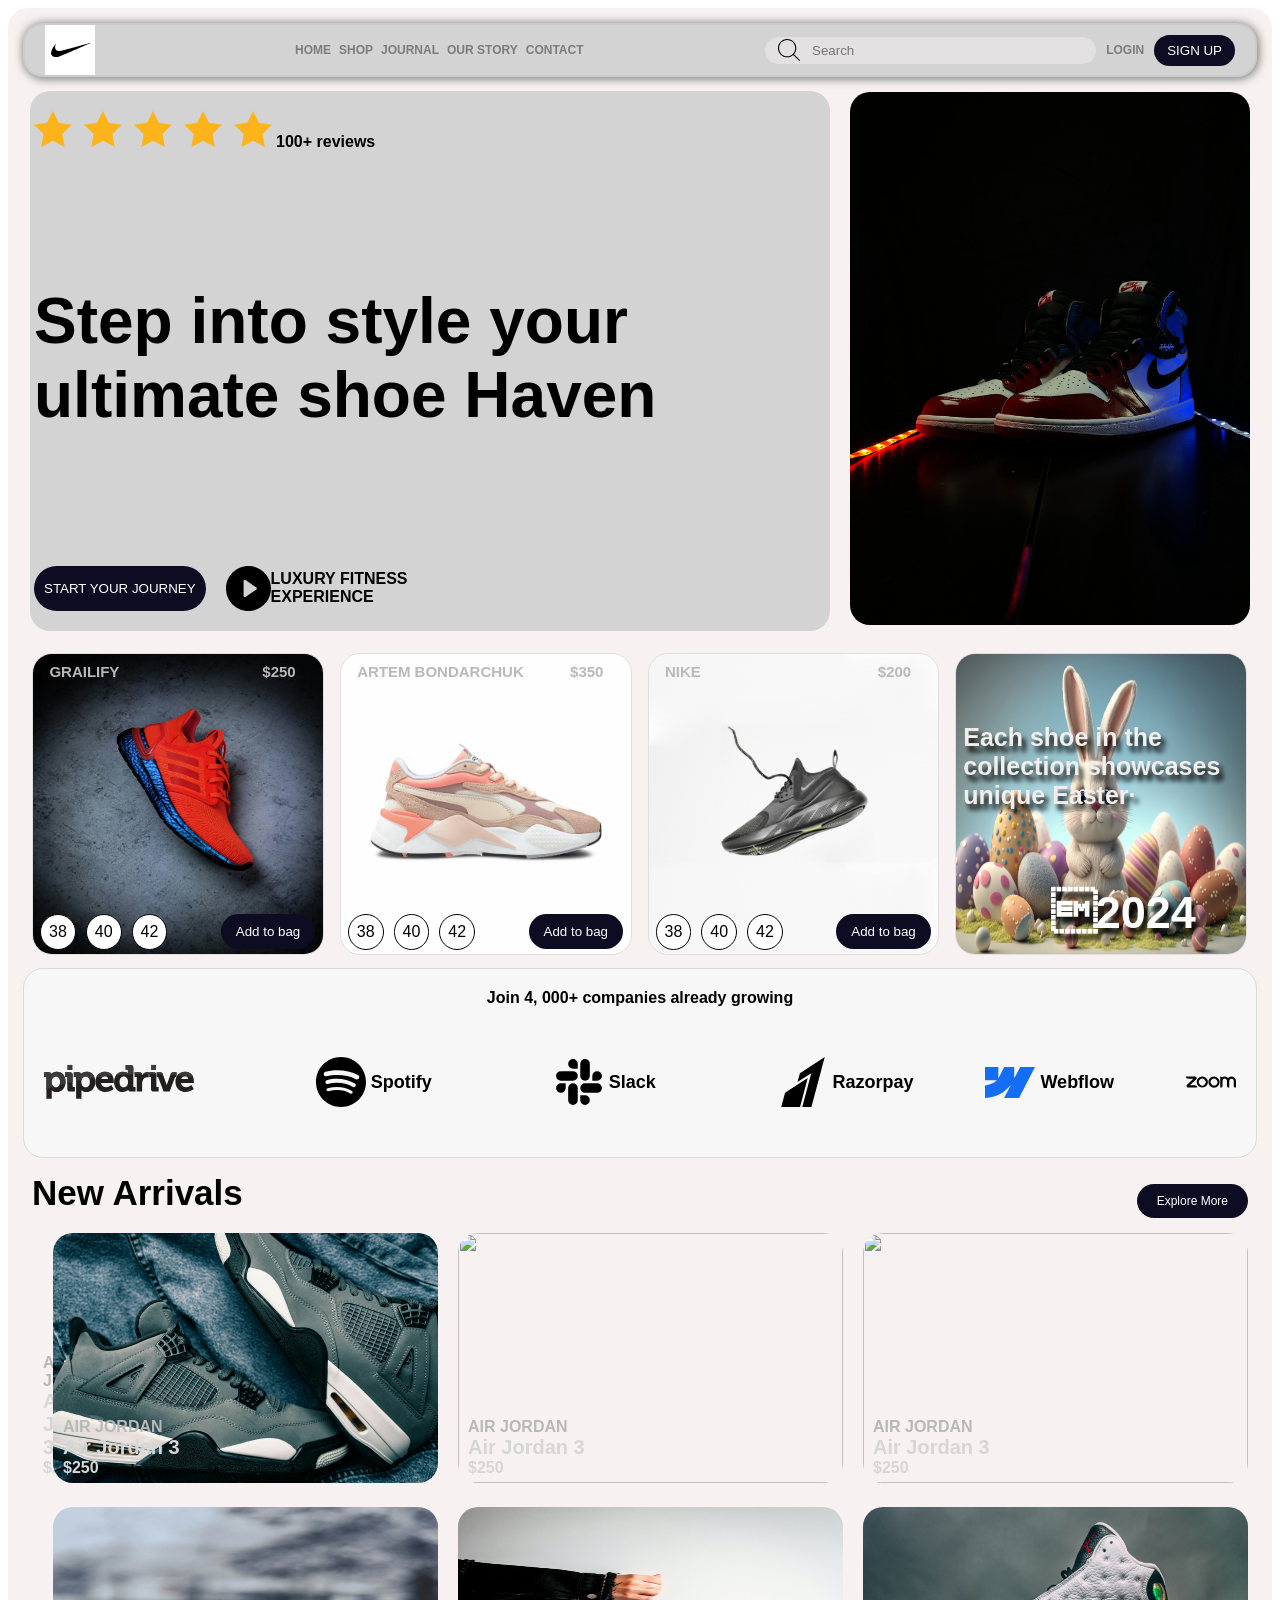
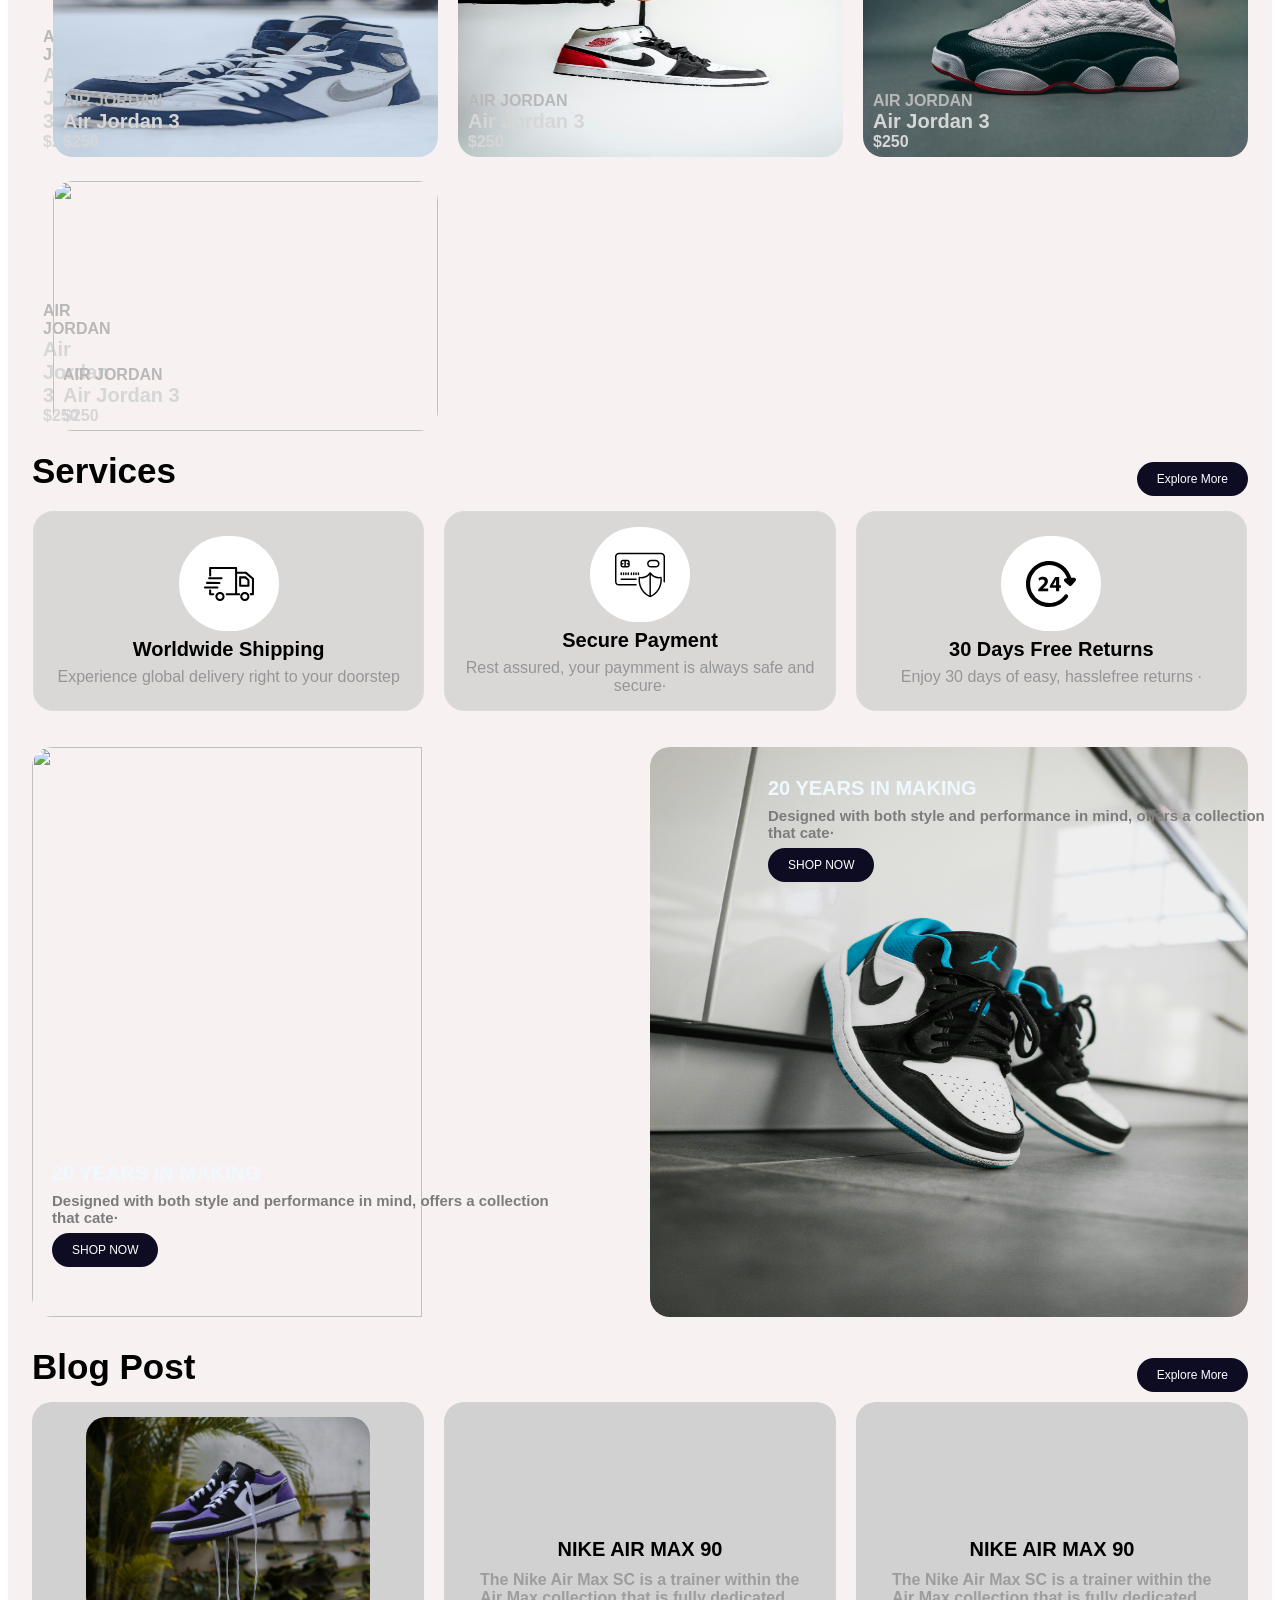
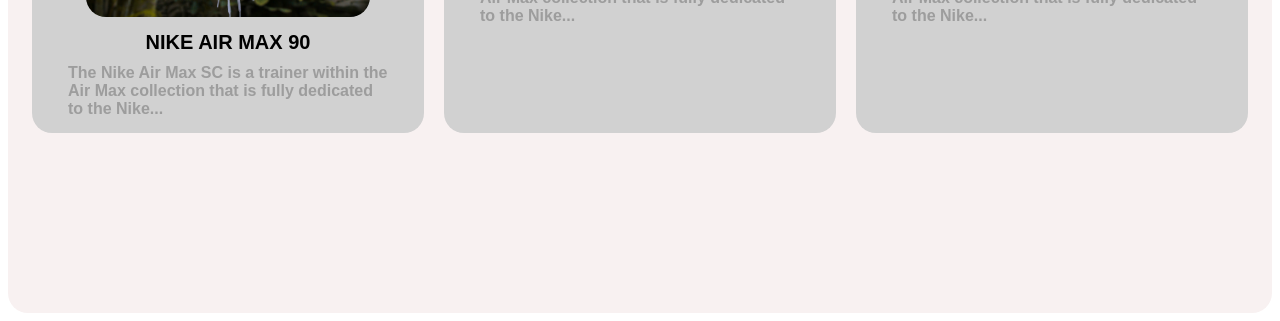
==== commit 74c7771c: "modif9" ====
--- a/dribbble.html
+++ b/dribbble.html
@@ -427,7 +427,7 @@
         <div class="blog-container">
           <div class="blog-profile">
             <img
-              src="Models/arrivals/ryan-plomp-76w_eDO1u1E-unsplash.jpg"
+              src="Models/arrivals/varun-dubey-JXsKGVVuZXc-unsplash.jpg"
               alt=""
             />
           </div>
--- a/styles/general.css
+++ b/styles/general.css
@@ -1,11 +1,7 @@
-body {
-  background-color: rgb(184, 184, 184);
-  padding: 2px 200px;
-}
-
 .container {
   background-color: rgb(248, 241, 241);
   padding: 15px;
+  padding-bottom: 170px;
   border-radius: 20px;
   font-family: "Lucida Sans", "Lucida Sans Regular", "Lucida Grande",
     "Lucida Sans Unicode", Geneva, Verdana, sans-serif;
--- a/styles/navigation.css
+++ b/styles/navigation.css
@@ -8,7 +8,12 @@
   color: rgb(124, 124, 124);
   padding: 0 20px;
   border-radius: 20px;
+  border: 2px rgba(124, 124, 124, 0.1) solid;
+  box-shadow: 1px 1px 10px 1px;
+  z-index: 100;
   background-color: rgb(211, 211, 211);
+  position: sticky;
+  top: 0;
 }
 
 .middle-section {
--- a/styles/content.css
+++ b/styles/content.css
@@ -1,7 +1,7 @@
 .content-container {
   display: grid;
   grid-template-columns: 2fr 1fr;
-  padding: 10px 7px;
+  padding: 15px 7px;
   column-gap: 20px;
   align-items: center;
   font-family: "Lucida Sans", "Lucida Sans Regular", "Lucida Grande",
@@ -14,12 +14,12 @@
   padding: 35px 4px;
   display: flex;
   justify-content: space-between;
-  height: 88%;
+  height: 93%;
   flex-direction: column;
 }
 
 .img-review img {
-  width: 100%;
+  width: 10%;
   border-radius: 20px;
 }
 
--- a/styles/arrival.css
+++ b/styles/arrival.css
@@ -1,19 +1,22 @@
 .premium-container {
   display: grid;
   grid-template-columns: 1fr 1fr 1fr 1fr;
-  column-gap: 30px;
+  column-gap: 20px;
   padding: 9px;
 }
 
 .premium {
   display: flex;
   flex-direction: column;
-  width: 50%;
+  max-width: 55%;
+  border-radius: 20px;
+  flex: 1;
 }
 
 .item,
 .item-promotion {
   position: relative;
+  width: 180%;
 }
 
 .descript {
@@ -24,15 +27,16 @@
   flex-direction: row;
   justify-content: space-between;
   color: rgb(185, 185, 185);
-  width: 185%;
-  font-weight: 600;
+  width: 85%;
+  font-weight: 600;
+  font-size: 15px;
 }
 
 .page {
   position: absolute;
   bottom: 9px;
   left: 8px;
-  width: 195%;
+  width: 95%;
   display: flex;
   flex-direction: row;
   justify-content: space-between;
@@ -59,7 +63,7 @@
 
 .item img,
 .item-promotion img {
-  width: 335px;
+  width: 100%;
   height: 300px;
   border-radius: 20px;
   border: 1px rgb(223, 223, 223) solid;
@@ -84,9 +88,9 @@
   left: 8px;
   top: 70px;
   color: rgb(243, 238, 238);
-  width: 320px;
-  font-weight: 600;
-  font-size: 30px;
+  max-width: 320px;
+  font-weight: 600;
+  font-size: 25px;
   text-shadow: 4px 6px 5px black;
 }
 
@@ -133,11 +137,11 @@
 .razorpay,
 .webflow,
 .zoom {
-  width: 50px;
+  max-width: 50px;
 }
 
 .pipedrive {
-  width: 150px;
+  max-width: 150px;
 }
 
 .new-arrival-title,
@@ -171,7 +175,7 @@
 
 .arrival-grid {
   display: grid;
-  grid-template-columns: 1fr 1fr 1fr 1fr 1fr;
+  grid-template-columns: 1fr 1fr 1fr 1fr;
   padding: 15px 10px 1px 10px;
   gap: 20px;
   border-radius: 20px;
@@ -179,6 +183,7 @@
 
 .arrival-container {
   position: relative;
+  flex: 1;
 }
 
 .arrival-description {
@@ -202,9 +207,9 @@
   font-weight: 600;
 }
 
-.arrival-grid img {
-  width: 270px;
-  height: 250px;
+.arrival-container img {
+  max-width: 100%;
+  max-height: 250px;
   border-radius: 20px;
 }
 
@@ -222,12 +227,16 @@
   align-items: center;
   justify-content: center;
   row-gap: 7px;
-  width: 440px;
+  flex: 1;
   padding: 25px 10px;
   border-radius: 20px;
   background-color: rgba(199, 199, 199, 0.6);
   border-radius: 20px;
   border: 1px rgb(219, 219, 219) solid;
+  align-items: center;
+  justify-content: center;
+  padding: 15px;
+  font-weight: 600;
 }
 
 .img-payment {
@@ -254,6 +263,7 @@
   font-size: 16px;
   font-weight: 500;
   text-align: center;
+  max-width: 370px;
 }
 
 .design-making {
@@ -264,7 +274,7 @@
 }
 
 .design-making-container img {
-  width: 700px;
+  flex: 1;
   height: 570px;
   border-radius: 20px;
 }
@@ -273,18 +283,25 @@
   position: relative;
   display: flex;
   row-gap: 10px;
+  padding-top: 20px;
 }
 
 .design-making-description {
   position: absolute;
+  display: flex;
+  flex-direction: column;
   bottom: 50px;
   left: 20px;
+  row-gap: 7px;
 }
 
 .design-making-description-2 {
   position: absolute;
+  display: flex;
+  flex-direction: column;
   top: 50px;
   right: -75px;
+  row-gap: 7px;
 }
 
 .design-experience {
@@ -294,7 +311,7 @@
 }
 
 .design-descript {
-  width: 500px;
+  max-width: 500px;
   font-size: 25px;
   font-weight: 600;
   color: rgb(124, 124, 124);
--- a/styles/footer.css
+++ b/styles/footer.css
@@ -15,19 +15,21 @@
   row-gap: 10px;
   padding: 15px;
   font-weight: 600;
-}
-
-.blog-profile img {
-  width: 400px;
-  height: 300px;
-  border-radius: 20px;
+  flex: 1;
 }
 
 .blog-name {
-  font-size: 25px;
+  font-size: 20px;
   font-weight: bolder;
 }
 
 .blog-description {
   color: rgba(122, 121, 121, 0.6);
+  max-width: 320px;
 }
+
+.blog-profile img {
+  max-width: 300px;
+  height: 200px;
+  border-radius: 20px;
+}
--- a/styles/responsive.css
+++ b/styles/responsive.css
@@ -1,9 +1,9 @@
 /* start of desktop styles */
 
-@media screen and (max-width: 1280px) {
-  /* start of large tablet styles */
+@media (min-width: 1200px) {
+  /* start of large computer */
   nav {
-    font-size: 8px;
+    font-size: 12px;
     color: rgb(124, 124, 124);
     padding: 0 20px;
   }
@@ -37,20 +37,15 @@
   }
 
   .premium-container {
-    grid-template-columns: 1fr 1fr;
+    grid-template-columns: 1fr 1fr 1fr 1fr;
     gap: 15px;
     padding: 9px;
   }
 
   .item img,
   .item-promotion img {
-    width: 400px;
+    flex: 1;
     height: 300px;
-  }
-
-  .arrival-grid {
-    grid-template-columns: 1fr 1fr 1fr;
-    gap: 10px;
   }
 
   .arrival-description {
@@ -65,16 +60,8 @@
   }
 
   .arrival-grid img {
-    width: 265px;
+    width: 385px;
     height: 250px;
-  }
-
-  .payment {
-    grid-template-columns: 1fr 1fr;
-  }
-
-  .payment-container {
-    width: 370px;
   }
 
   .design-making-container img {
@@ -88,7 +75,6 @@
   }
 
   .design-descript {
-    width: 500px;
     font-size: 15px;
   }
 
@@ -100,38 +86,8 @@
 
   .design-making-description-2 {
     position: absolute;
-    top: 20px;
-    right: 70px;
-  }
-
-  .design-descript {
-    width: 320px;
-  }
-
-  .blog-grid {
-    grid-template-columns: 1fr 1fr;
-    gap: 15px;
-    padding: 10px 9px;
-  }
-
-  .blog-container {
-    border-radius: 20px;
-    row-gap: 10px;
-    padding: 8px;
-  }
-
-  .blog-profile img {
-    width: 320px;
-    height: 200px;
-    border-radius: 20px;
-  }
-
-  .blog-name {
-    font-size: 20px;
-  }
-
-  .blog-description {
-    width: 320px;
+    top: 50px;
+    right: -20px;
   }
 
   .explore button,
@@ -142,10 +98,14 @@
   }
 }
 
-@media screen and (max-width: 767px) {
+@media (min-width: 1024px) and (max-width: 1199px) {
+  /* start of computer */
+}
+
+@media (min-width: 728px) and (max-width: 1023px) {
   /* start of medium tablet styles */
 }
 
-@media screen and (max-width: 479px) {
+@media (min-width: 0px) and (max-width: 727px) {
   /* start of phone styles */
 }
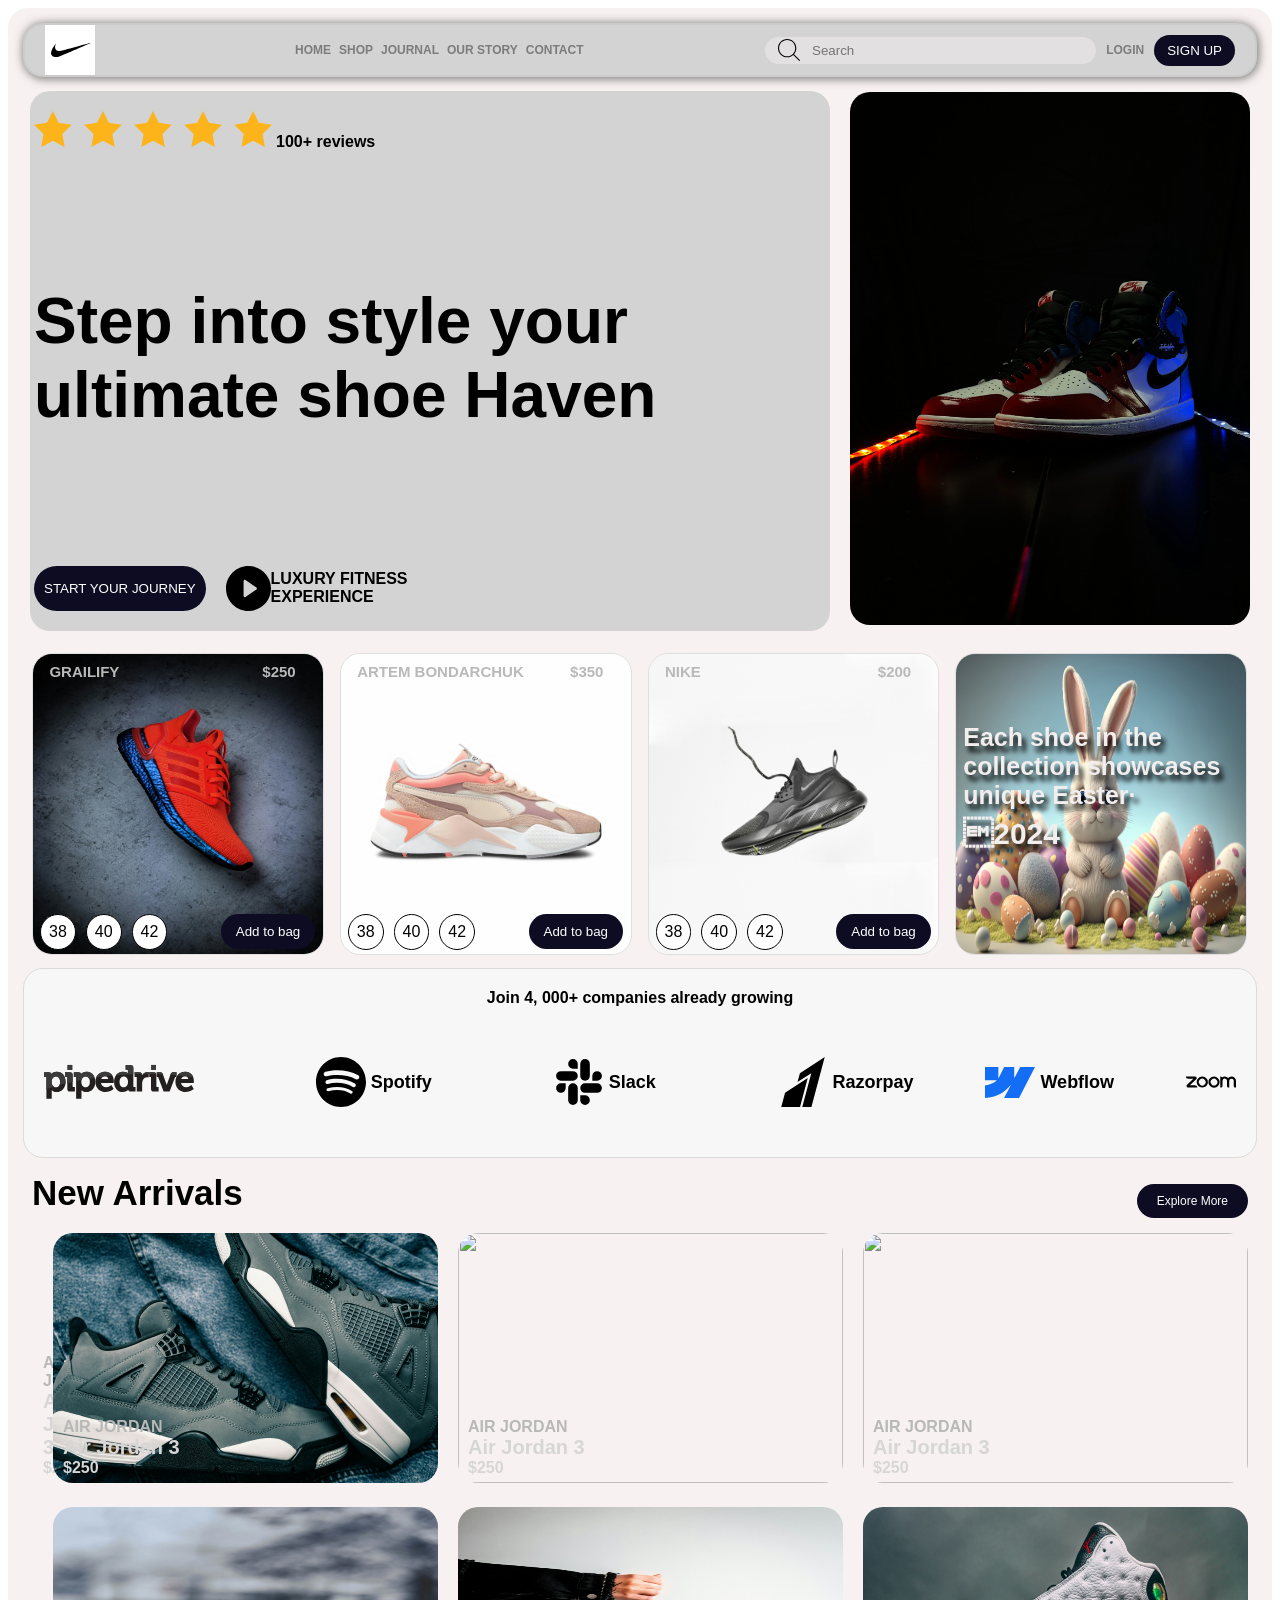
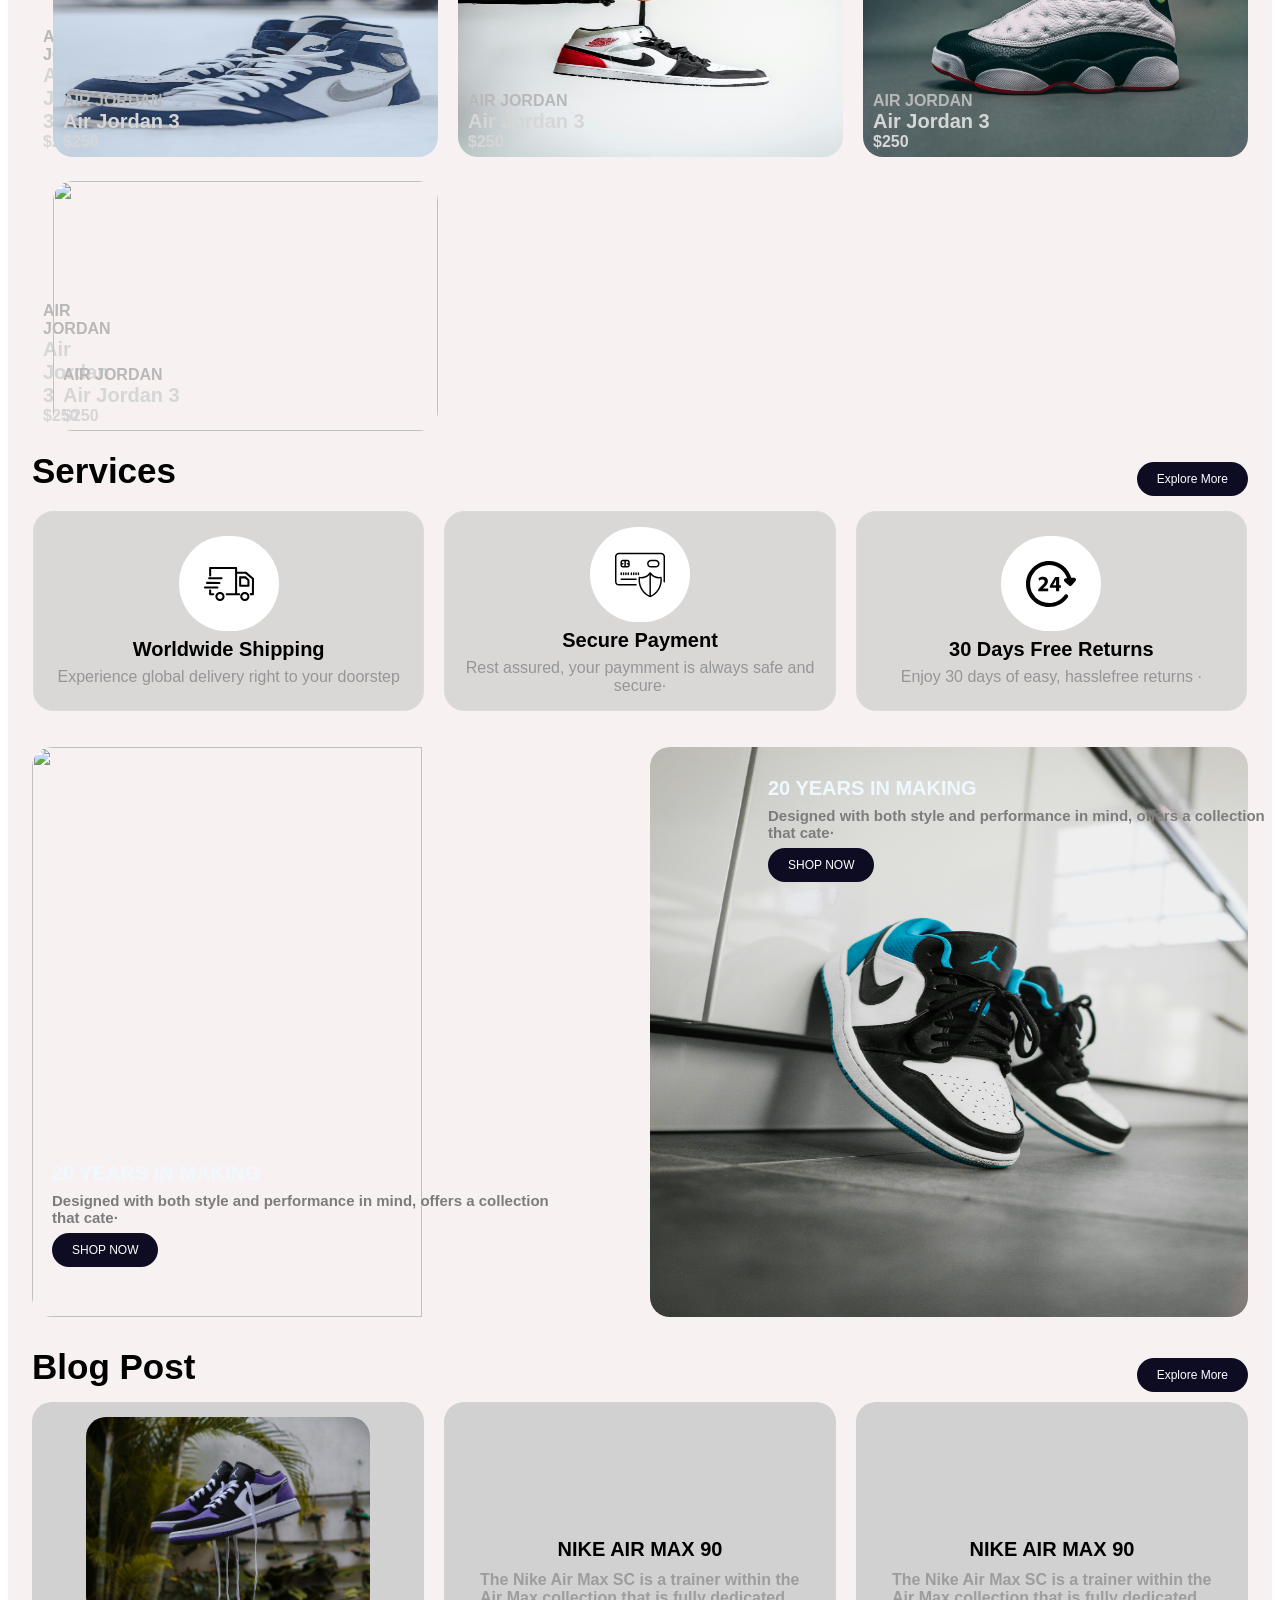
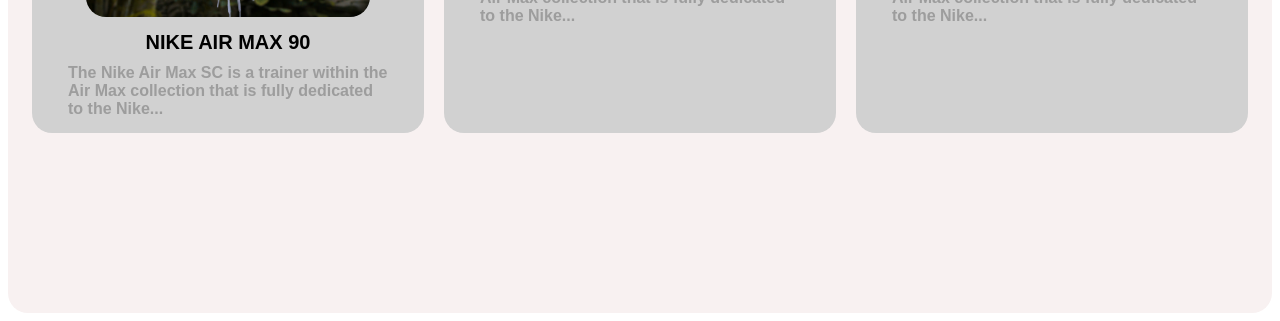
==== commit 40fc9354: "modif9" ====
--- a/dribbble.html
+++ b/dribbble.html
@@ -150,8 +150,8 @@
               <div>
                 Each shoe in the collection showcases unique Easter&#183;
               </div>
-            </div>
-            <div class="page-promotion">&#25;2024</div>
+              <div class="page-promotion">&#25;2024</div>
+            </div>
           </div>
         </div>
       </div>
--- a/styles/arrival.css
+++ b/styles/arrival.css
@@ -85,6 +85,9 @@
 
 .descript-promotion {
   position: absolute;
+  display: flex;
+  flex-direction: column;
+  row-gap: 7px;
   left: 8px;
   top: 70px;
   color: rgb(243, 238, 238);
@@ -95,15 +98,7 @@
 }
 
 .page-promotion {
-  position: absolute;
-  bottom: 20px;
-  left: 8px;
-  width: 320px;
-  color: white;
-  font-weight: 600;
-  font-size: 45px;
-  text-shadow: 4px 6px 5px black;
-  text-align: center;
+  font-size: 30px;
 }
 
 .sponsor {
--- a/styles/responsive.css
+++ b/styles/responsive.css
@@ -108,4 +108,130 @@
 
 @media (min-width: 0px) and (max-width: 727px) {
   /* start of phone styles */
-}
+  nav {
+    font-size: 12px;
+    color: rgb(124, 124, 124);
+    padding: 0 20px;
+  }
+
+  .search-bar {
+    height: 25px;
+  }
+
+  .right-section-container {
+    font-size: 12px;
+  }
+
+  .right-section button {
+    padding: 8px 13px;
+  }
+
+  .reviews {
+    padding: 20px 4px;
+  }
+
+  .img-review img {
+    width: 100%;
+  }
+
+  .ads {
+    font-size: 400%;
+  }
+
+  .samples button {
+    padding: 6px 10px;
+  }
+
+  .premium-container {
+    grid-template-columns: 1fr 1fr 1fr 1fr;
+    gap: 15px;
+    padding: 9px;
+  }
+
+  .descript {
+    font-size: 7px;
+  }
+
+  .page-promotion,
+  .descript-promotion {
+    font-size: 14px;
+  }
+
+  .size-container {
+    column-gap: 3px;
+    align-items: center;
+  }
+
+  .size {
+    border: 1px black solid;
+    border-radius: 20px;
+    background-color: rgb(255, 255, 255);
+    padding: 1px;
+    font-size: 9px;
+  }
+
+  .chart button {
+    border: none;
+    padding: 3px 5px;
+    background-color: rgb(13, 12, 34);
+    color: white;
+    border-radius: 28px;
+    white-space: nowrap;
+    font-size: 4px;
+  }
+
+  .item img,
+  .item-promotion img {
+    flex: 1;
+    height: 300px;
+  }
+
+  .arrival-description {
+    position: absolute;
+    bottom: 10px;
+    left: 10px;
+    color: rgb(214, 214, 214);
+  }
+
+  .shoe-style {
+    font-size: 20px;
+  }
+
+  .arrival-grid img {
+    width: 385px;
+    height: 250px;
+  }
+
+  .design-making-container img {
+    width: 390px;
+    height: 570px;
+    border-radius: 20px;
+  }
+
+  .design-experience {
+    font-size: 20px;
+  }
+
+  .design-descript {
+    font-size: 15px;
+  }
+
+  .design-making-description {
+    position: absolute;
+    bottom: 50px;
+    left: 20px;
+  }
+
+  .design-making-description-2 {
+    position: absolute;
+    top: 50px;
+    right: -20px;
+  }
+
+  .explore button,
+  .design-making button,
+  .blog-title button {
+    padding: 10px 20px;
+    font-size: 12px;
+  }
+}
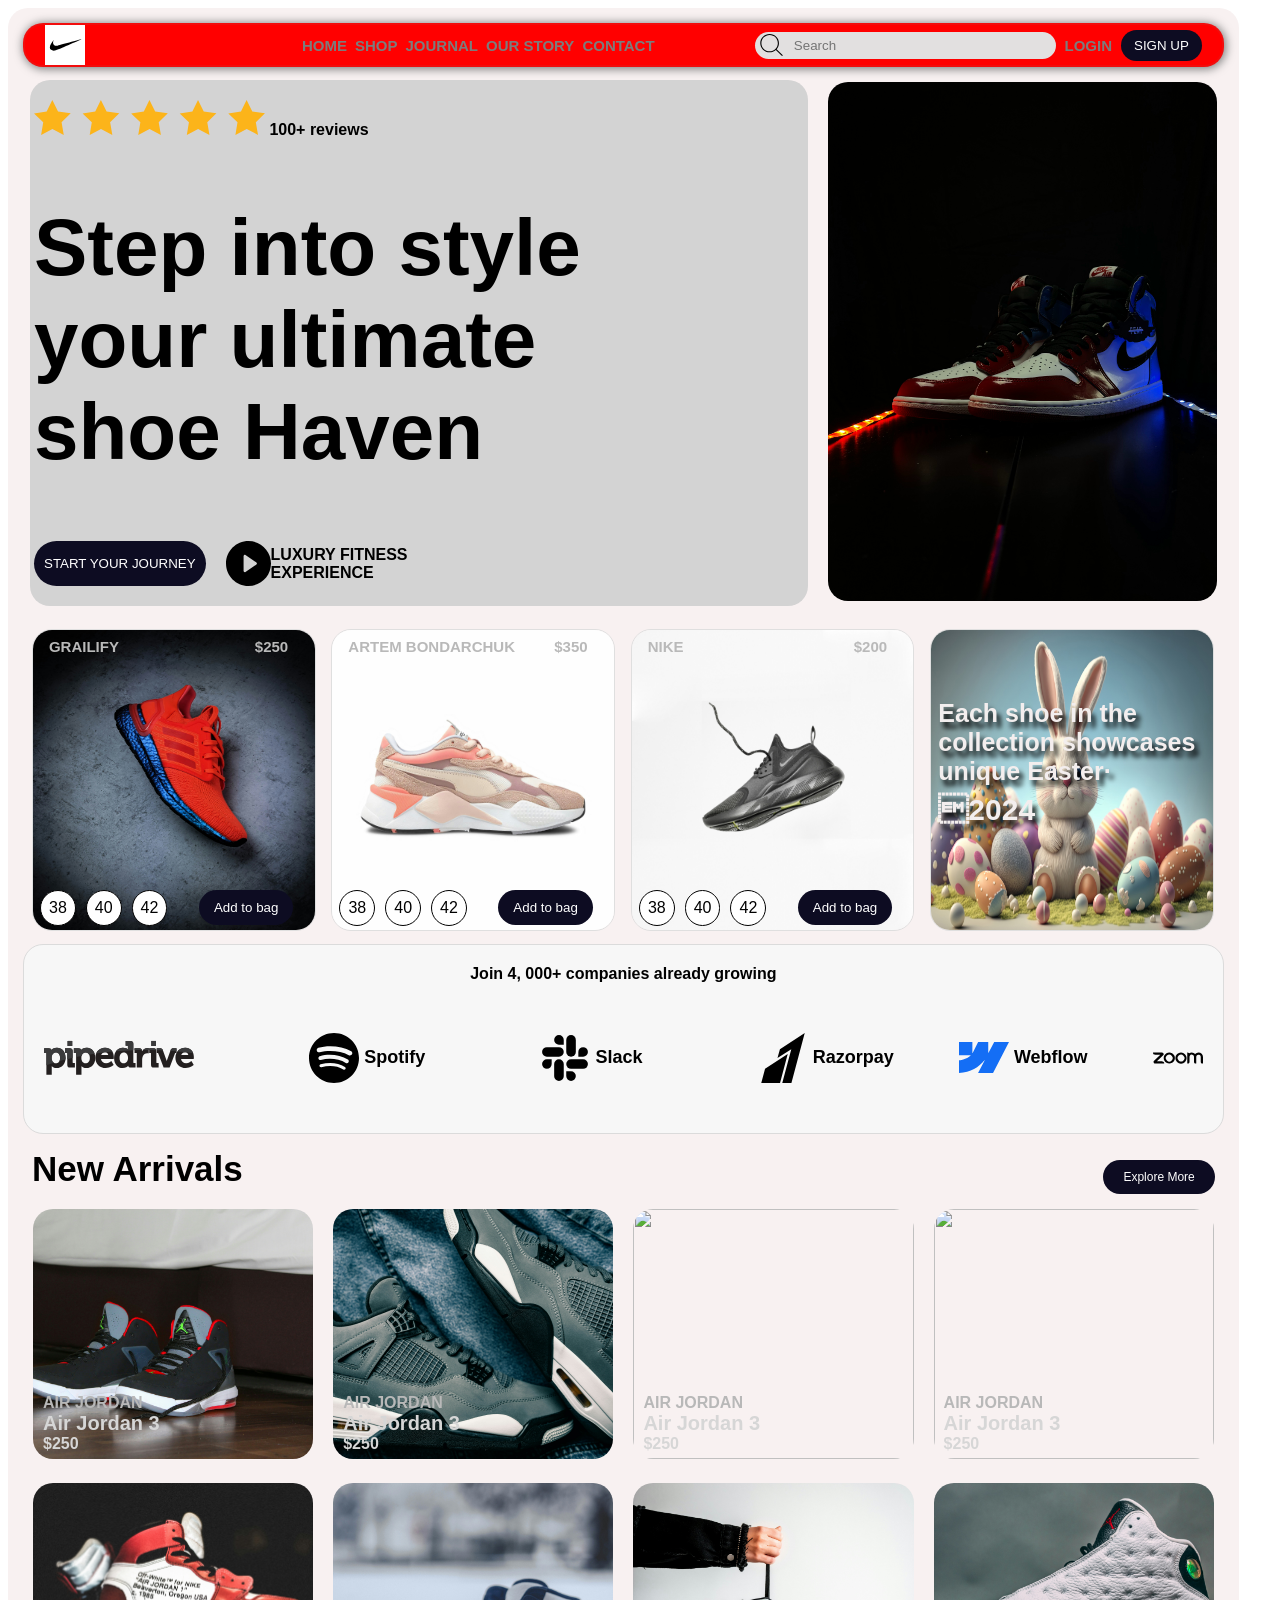
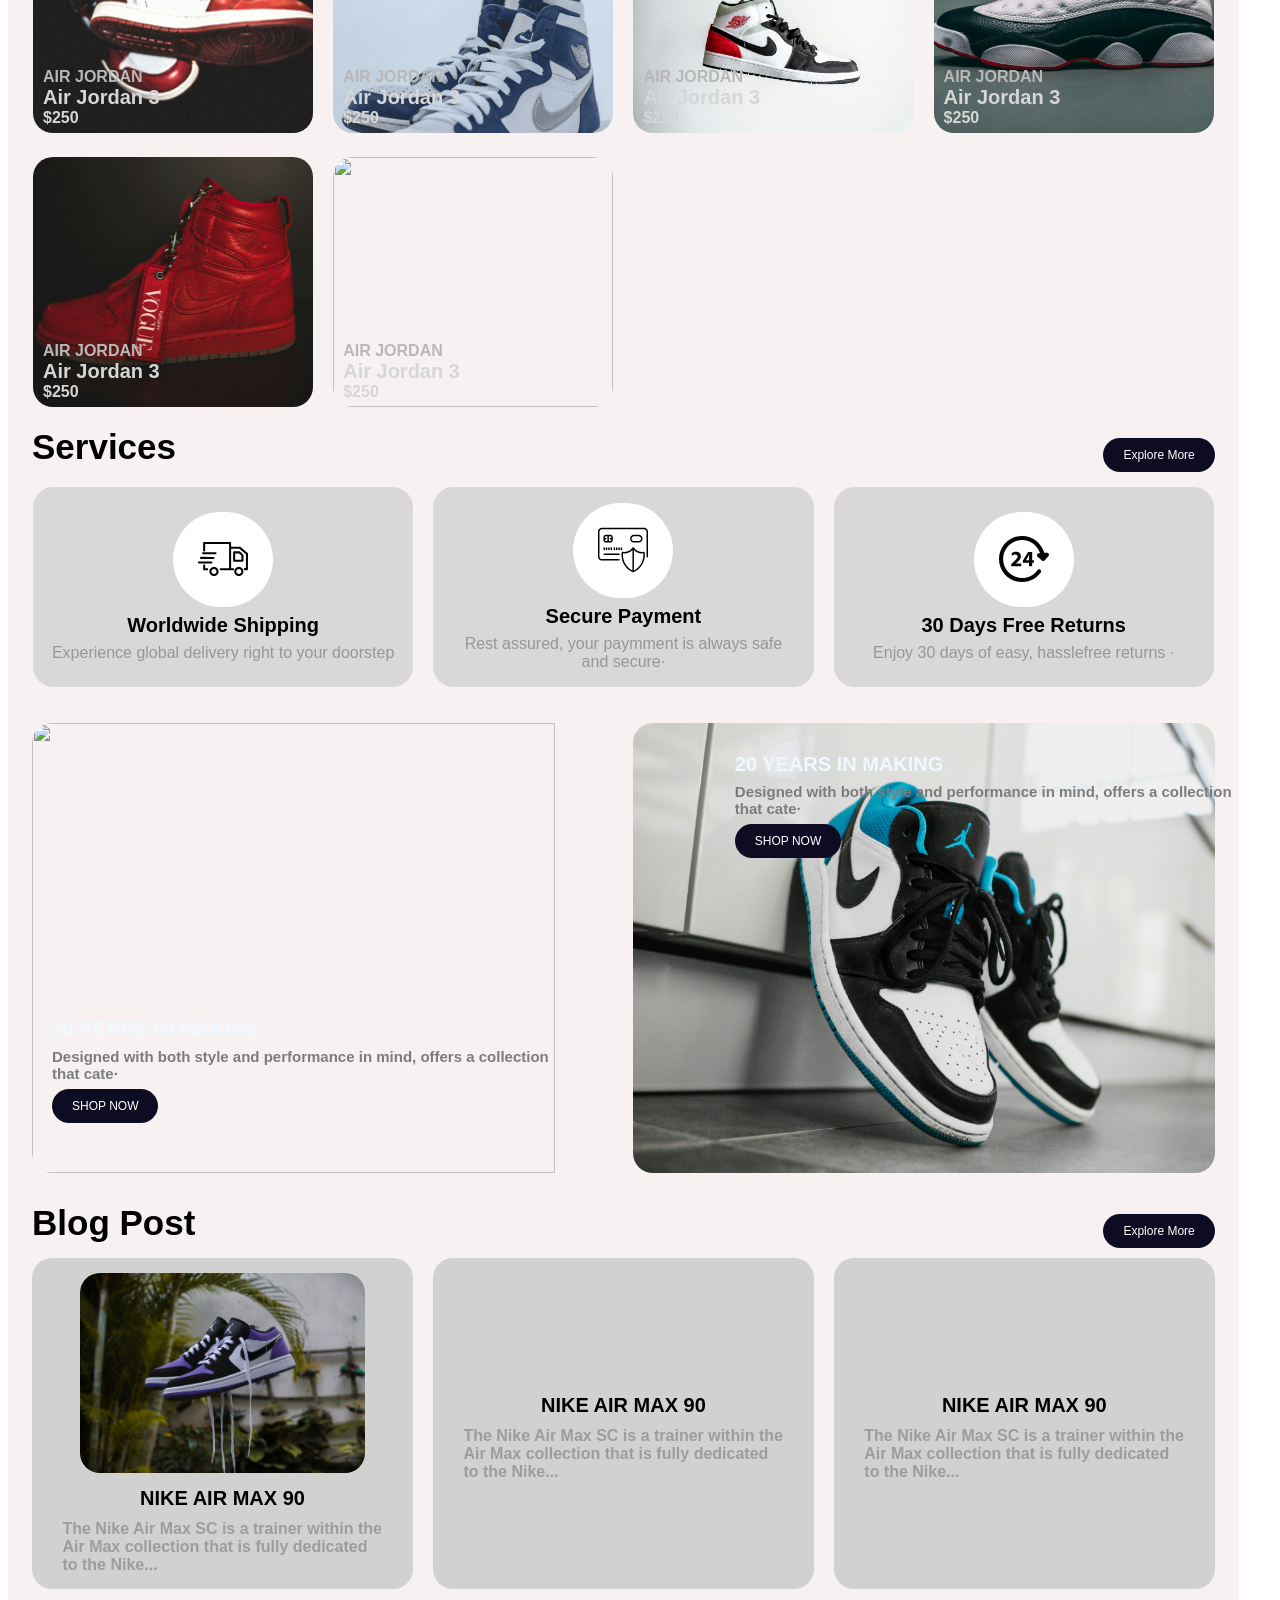
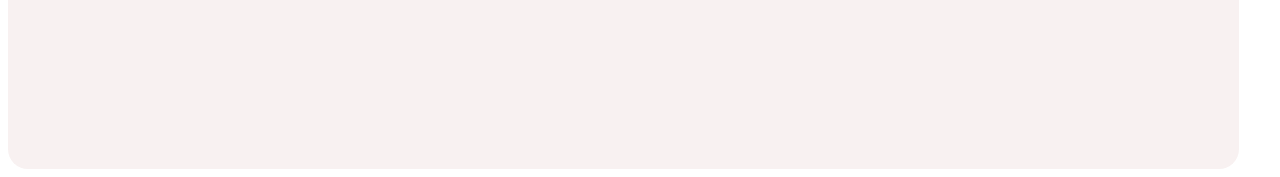
==== commit 1bcc82bf: "lastmodif" ====
--- a/dribbble.html
+++ b/dribbble.html
@@ -23,11 +23,11 @@
           />
         </div>
         <div class="middle-section">
-          <div>HOME</div>
-          <div>SHOP</div>
-          <div>JOURNAL</div>
-          <div>OUR STORY</div>
-          <div>CONTACT</div>
+          <div><span>HOME</span></div>
+          <div><span>SHOP</span></div>
+          <div><span>JOURNAL</span></div>
+          <div><span>OUR STORY</span></div>
+          <div><span>CONTACT</span></div>
         </div>
         <div class="right-section">
           <div class="right-section-container">
--- a/styles/general.css
+++ b/styles/general.css
@@ -1,5 +1,6 @@
 .container {
   background-color: rgb(248, 241, 241);
+  width: 95%;
   padding: 15px;
   padding-bottom: 170px;
   border-radius: 20px;
--- a/styles/navigation.css
+++ b/styles/navigation.css
@@ -1,7 +1,7 @@
 nav {
   display: flex;
   flex-direction: row;
-  justify-content: space-between;
+  gap: 7px;
   font-family: Arial, Helvetica, sans-serif;
   font-weight: 600;
   font-size: 12px;
@@ -14,6 +14,7 @@
   background-color: rgb(211, 211, 211);
   position: sticky;
   top: 0;
+  white-space: nowrap;
 }
 
 .middle-section {
@@ -22,6 +23,10 @@
   align-items: center;
   column-gap: 8px;
   flex: 1;
+}
+
+.middle-section span:hover {
+  text-decoration: underline;
 }
 
 .left-section {
@@ -33,13 +38,12 @@
 }
 
 .nike {
-  width: 20%;
+  max-width: 40px;
 }
 
 .right-section {
   display: flex;
   flex-direction: row;
-  justify-content: flex-end;
   align-items: center;
   flex: 1;
 }
@@ -48,6 +52,7 @@
   display: flex;
   flex-direction: row;
   align-items: center;
+  gap: 9px;
   flex: 1;
   font-weight: 800;
   font-size: 15px;
@@ -59,6 +64,7 @@
   flex: 1;
   background-color: rgb(226, 224, 224);
   border-radius: 20px;
+  padding: 0 3px;
 }
 
 .search img {
@@ -73,19 +79,16 @@
 .search-bar {
   height: 35px;
   border-radius: 15px;
+  max-width: 300px;
   border: none;
   padding-left: 9px;
   border: none;
   background-color: rgb(226, 224, 224);
 }
 
-.right-section-container div {
-  padding: 0 10px;
-}
-
 .right-section button {
   border: none;
-  padding: 15px 20px;
+  padding: 10px;
   background-color: rgb(13, 12, 34);
   color: white;
   border-radius: 28px;
--- a/styles/content.css
+++ b/styles/content.css
@@ -18,8 +18,12 @@
   flex-direction: column;
 }
 
+.img-review {
+  border-radius: 20px;
+}
+
 .img-review img {
-  width: 10%;
+  max-width: 450px;
   border-radius: 20px;
 }
 
@@ -36,6 +40,7 @@
   font-family: "Lucida Sans", "Lucida Sans Regular", "Lucida Grande",
     "Lucida Sans Unicode", Geneva, Verdana, sans-serif;
   font-weight: bolder;
+  max-width: 650px;
 }
 
 .samples {
--- a/styles/arrival.css
+++ b/styles/arrival.css
@@ -36,7 +36,7 @@
   position: absolute;
   bottom: 9px;
   left: 8px;
-  width: 95%;
+  width: 90%;
   display: flex;
   flex-direction: row;
   justify-content: space-between;
@@ -206,6 +206,7 @@
   max-width: 100%;
   max-height: 250px;
   border-radius: 20px;
+  object-fit: cover;
 }
 
 .payment {
--- a/styles/responsive.css
+++ b/styles/responsive.css
@@ -3,9 +3,10 @@
 @media (min-width: 1200px) {
   /* start of large computer */
   nav {
-    font-size: 12px;
+    font-size: 15px;
     color: rgb(124, 124, 124);
     padding: 0 20px;
+    background-color: red;
   }
 
   .search-bar {
@@ -13,7 +14,7 @@
   }
 
   .right-section-container {
-    font-size: 12px;
+    font-size: 15px;
   }
 
   .right-section button {
@@ -29,7 +30,7 @@
   }
 
   .ads {
-    font-size: 400%;
+    font-size: 500%;
   }
 
   .samples button {
@@ -60,14 +61,15 @@
   }
 
   .arrival-grid img {
-    width: 385px;
+    width: 100%;
     height: 250px;
   }
 
   .design-making-container img {
-    width: 390px;
-    height: 570px;
+    width: 90%;
+    height: 450px;
     border-radius: 20px;
+    object-fit: cover;
   }
 
   .design-experience {
@@ -100,30 +102,429 @@
 
 @media (min-width: 1024px) and (max-width: 1199px) {
   /* start of computer */
+  nav {
+    font-size: 13px;
+    color: rgb(124, 124, 124);
+    padding: 0 20px;
+  }
+
+  .search-bar {
+    height: 25px;
+    max-width: 115px;
+  }
+
+  .search-bar::placeholder {
+    font-size: 12px;
+  }
+
+  .right-section-container {
+    font-size: 12px;
+  }
+
+  .right-section button {
+    padding: 8px;
+    font-size: 12px;
+  }
+
+  .reviews {
+    padding: 20px 4px;
+  }
+
+  .img-review img {
+    width: 320px;
+    height: 40 0px;
+  }
+
+  .ads {
+    font-size: 65px;
+  }
+
+  .samples button {
+    padding: 3px 5px;
+    font-size: 13px;
+  }
+
+  .play {
+    font-size: 14px;
+    width: 165px;
+  }
+
+  .play img {
+    width: 40px;
+  }
+
+  .premium-container {
+    grid-template-columns: 1fr 1fr 1fr 1fr;
+    gap: 15px;
+    padding: 9px;
+  }
+
+  .descript {
+    font-size: 14px;
+  }
+
+  .page-promotion,
+  .descript-promotion {
+    font-size: 23px;
+  }
+
+  .size-container {
+    column-gap: 3px;
+    align-items: center;
+  }
+
+  .size {
+    border: 1px black solid;
+    border-radius: 20px;
+    background-color: rgb(255, 255, 255);
+    padding: 5px;
+    font-size: 15px;
+  }
+
+  .chart button {
+    border: none;
+    padding: 5px;
+    background-color: rgb(13, 12, 34);
+    color: white;
+    border-radius: 28px;
+    white-space: nowrap;
+    font-size: 15px;
+  }
+
+  .item img,
+  .item-promotion img {
+    flex: 1;
+    height: 300px;
+  }
+
+  .companies {
+    text-align: center;
+    font-weight: 700;
+  }
+
+  .logo-sponsor,
+  .spons {
+    font-size: 18px;
+  }
+
+  .spotify,
+  .slack,
+  .razorpay,
+  .webflow,
+  .zoom {
+    max-width: 38px;
+  }
+
+  .pipedrive {
+    max-width: 95px;
+  }
+
+  .arrival-description {
+    position: absolute;
+    bottom: 10px;
+    left: 10px;
+    color: rgb(214, 214, 214);
+    font-size: 15px;
+  }
+
+  .shoe-style {
+    font-size: 15px;
+  }
+
+  .arrival-grid img {
+    width: 100%;
+    height: 200px;
+    object-fit: cover;
+  }
+
+  .design-making-container img {
+    width: 50%;
+    height: 450px;
+    border-radius: 20px;
+    object-fit: cover;
+  }
+
+  .design-experience {
+    font-size: 19px;
+  }
+
+  .design-descript {
+    font-size: 17px;
+    max-width: 280px;
+  }
+
+  .design-making-description {
+    position: absolute;
+    bottom: 50px;
+    left: 20px;
+  }
+
+  .design-making-description-2 {
+    position: absolute;
+    top: 50px;
+    left: 10px;
+  }
+
+  .explore button,
+  .design-making button,
+  .blog-title button {
+    padding: 10px 20px;
+    font-size: 12px;
+  }
+
+  .blog-profile img {
+    max-width: 280px;
+    height: 190px;
+  }
+
+  .blog-name {
+    font-size: 21px;
+  }
+
+  .blog-description {
+    font-size: 19px;
+  }
 }
 
 @media (min-width: 728px) and (max-width: 1023px) {
   /* start of medium tablet styles */
+  nav {
+    font-size: 11px;
+    color: rgb(124, 124, 124);
+    padding: 0 20px;
+  }
+
+  .search-bar {
+    height: 25px;
+    max-width: 105px;
+  }
+
+  .search-bar::placeholder {
+    font-size: 10px;
+  }
+
+  .right-section-container {
+    font-size: 10px;
+  }
+
+  .right-section button {
+    padding: 8px;
+    font-size: 10px;
+  }
+
+  .reviews {
+    padding: 20px 4px;
+  }
+
+  .img-review img {
+    width: 290px;
+    height: 40 0px;
+  }
+
+  .ads {
+    font-size: 55px;
+  }
+
+  .samples button {
+    padding: 3px 5px;
+    font-size: 11px;
+  }
+
+  .play {
+    font-size: 12px;
+    width: 65px;
+  }
+
+  .play img {
+    width: 40px;
+  }
+
+  .premium-container {
+    grid-template-columns: 1fr 1fr 1fr;
+    gap: 10px;
+    padding: 9px;
+  }
+
+  .descript {
+    font-size: 12px;
+  }
+
+  .page-promotion,
+  .descript-promotion {
+    font-size: 19px;
+  }
+
+  .size-container {
+    column-gap: 3px;
+    align-items: center;
+  }
+
+  .size {
+    border: 1px black solid;
+    border-radius: 20px;
+    background-color: rgb(255, 255, 255);
+    padding: 2px;
+    font-size: 12px;
+  }
+
+  .chart button {
+    border: none;
+    padding: 5px;
+    background-color: rgb(13, 12, 34);
+    color: white;
+    border-radius: 28px;
+    white-space: nowrap;
+    font-size: 13px;
+  }
+
+  .item img,
+  .item-promotion img {
+    width: 100%;
+    height: 230px;
+    object-fit: fill;
+  }
+
+  .companies {
+    text-align: center;
+    font-weight: 700;
+  }
+
+  .logo-sponsor,
+  .spons {
+    font-size: 16px;
+  }
+
+  .spotify,
+  .slack,
+  .razorpay,
+  .webflow,
+  .zoom {
+    max-width: 30px;
+  }
+
+  .pipedrive {
+    max-width: 85px;
+  }
+
+  .arrival-description {
+    position: absolute;
+    bottom: 10px;
+    left: 10px;
+    color: rgb(214, 214, 214);
+    font-size: 12px;
+  }
+
+  .shoe-style {
+    font-size: 12px;
+  }
+
+  .arrival-grid {
+    grid-template-columns: 1fr 1fr 1fr;
+    gap: 15px;
+  }
+
+  .arrival-grid img {
+    width: 100%;
+    height: 150px;
+    object-fit: cover;
+  }
+
+  .img-payment {
+    width: 60%;
+    height: 100px;
+  }
+
+  .delivery,
+  .delivery-description {
+    font-size: 14px;
+  }
+
+  .design-making-container img {
+    max-width: 100%;
+    height: 90%;
+    border-radius: 20px;
+    object-fit: fill;
+  }
+
+  .design-experience {
+    font-size: 17px;
+  }
+
+  .design-descript {
+    font-size: 16px;
+    max-width: 280px;
+  }
+
+  .design-making-description {
+    position: absolute;
+    bottom: 60px;
+    left: 20px;
+  }
+
+  .design-making-description-2 {
+    position: absolute;
+    top: 50px;
+    left: 10px;
+  }
+
+  .explore button,
+  .design-making button,
+  .blog-title button {
+    padding: 10px 20px;
+    font-size: 12px;
+  }
+
+  .blog-grid {
+    grid-template-columns: 1fr 1fr;
+    gap: 20px;
+  }
+
+  .blog-profile img {
+    max-width: 230px;
+    height: 190px;
+  }
+
+  .blog-name {
+    font-size: 17px;
+  }
+
+  .blog-description {
+    font-size: 15px;
+  }
 }
 
 @media (min-width: 0px) and (max-width: 727px) {
   /* start of phone styles */
   nav {
-    font-size: 12px;
+    font-size: 8px;
     color: rgb(124, 124, 124);
     padding: 0 20px;
   }
 
   .search-bar {
     height: 25px;
+    max-width: 55px;
+  }
+
+  .search img {
+    width: 20%;
+  }
+
+  .search {
+    padding: 0 5px;
+  }
+
+  .search-bar::placeholder {
+    font-size: 9px;
   }
 
   .right-section-container {
-    font-size: 12px;
+    font-size: 9px;
   }
 
   .right-section button {
-    padding: 8px 13px;
+    padding: 8px;
+    font-size: 9px;
   }
 
   .reviews {
@@ -131,20 +532,31 @@
   }
 
   .img-review img {
-    width: 100%;
+    width: 180px;
+    height: 40 0px;
   }
 
   .ads {
-    font-size: 400%;
+    font-size: 35px;
   }
 
   .samples button {
-    padding: 6px 10px;
+    padding: 3px 5px;
+    font-size: 9px;
+  }
+
+  .play {
+    font-size: 9px;
+    width: 65px;
+  }
+
+  .play img {
+    width: 40px;
   }
 
   .premium-container {
-    grid-template-columns: 1fr 1fr 1fr 1fr;
-    gap: 15px;
+    grid-template-columns: 1fr 1fr 1fr;
+    gap: 8px;
     padding: 9px;
   }
 
@@ -183,7 +595,30 @@
   .item img,
   .item-promotion img {
     flex: 1;
-    height: 300px;
+    height: 200px;
+    object-fit: fill;
+  }
+
+  .companies {
+    text-align: center;
+    font-weight: 700;
+  }
+
+  .logo-sponsor,
+  .spons {
+    font-size: 9px;
+  }
+
+  .spotify,
+  .slack,
+  .razorpay,
+  .webflow,
+  .zoom {
+    max-width: 20px;
+  }
+
+  .pipedrive {
+    max-width: 70px;
   }
 
   .arrival-description {
@@ -191,29 +626,48 @@
     bottom: 10px;
     left: 10px;
     color: rgb(214, 214, 214);
+    font-size: 12px;
   }
 
   .shoe-style {
-    font-size: 20px;
+    font-size: 12px;
+  }
+
+  .arrival-grid {
+    grid-template-columns: 1fr 1fr 1fr;
+    gap: 15px;
   }
 
   .arrival-grid img {
-    width: 385px;
-    height: 250px;
+    width: 170%;
+    height: 150px;
+    object-fit: fill;
+  }
+
+  .img-payment {
+    width: 60%;
+    height: 60px;
+  }
+
+  .delivery,
+  .delivery-description {
+    font-size: 12px;
   }
 
   .design-making-container img {
-    width: 390px;
-    height: 570px;
+    max-width: 100%;
+    height: 90%;
     border-radius: 20px;
+    object-fit: fill;
   }
 
   .design-experience {
-    font-size: 20px;
+    font-size: 13px;
   }
 
   .design-descript {
-    font-size: 15px;
+    font-size: 13px;
+    max-width: 180px;
   }
 
   .design-making-description {
@@ -225,13 +679,32 @@
   .design-making-description-2 {
     position: absolute;
     top: 50px;
-    right: -20px;
+    left: 10px;
   }
 
   .explore button,
   .design-making button,
   .blog-title button {
-    padding: 10px 20px;
-    font-size: 12px;
+    padding: 10px;
+    font-size: 10px;
+  }
+
+  .blog-grid {
+    grid-template-columns: 1fr 1fr;
+    gap: 15px;
+  }
+
+  .blog-profile img {
+    max-width: 100%;
+    height: 190px;
+    object-fit: fill;
+  }
+
+  .blog-name {
+    font-size: 14px;
+  }
+
+  .blog-description {
+    font-size: 11px;
   }
 }
